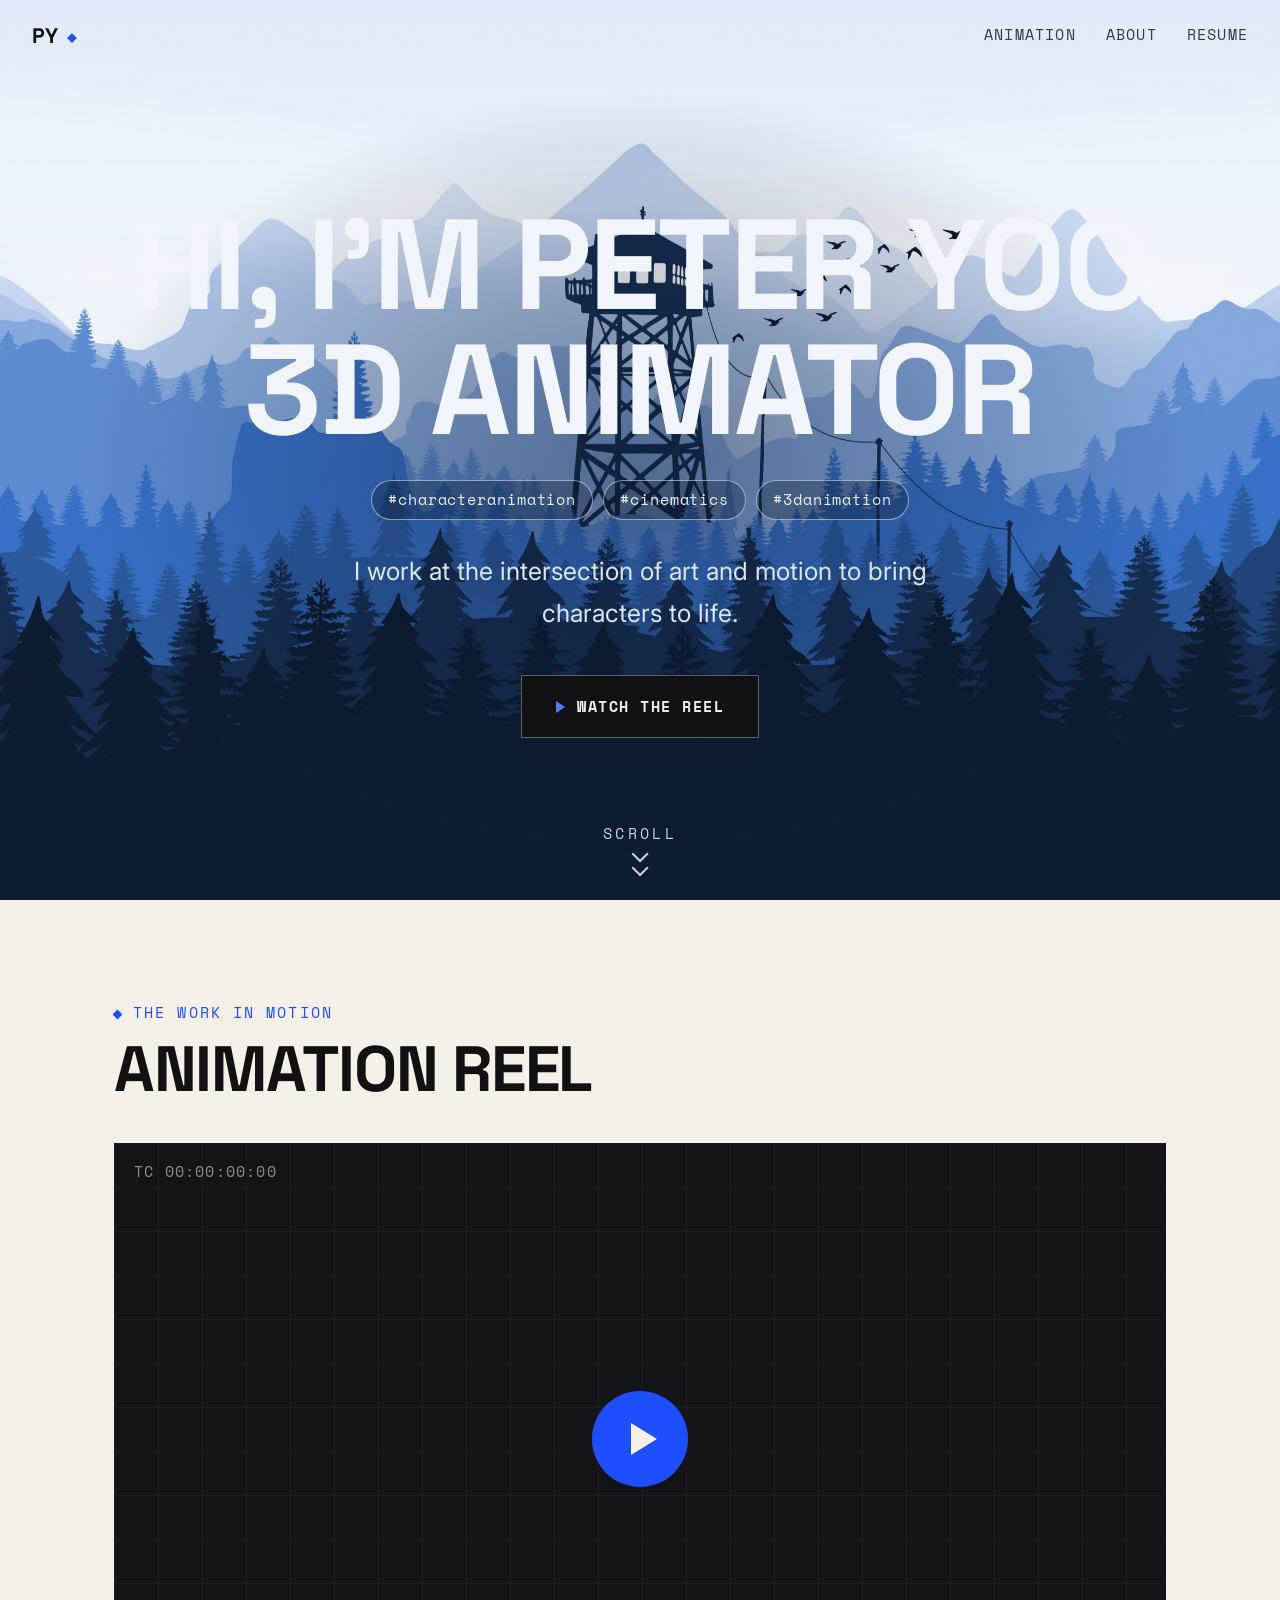
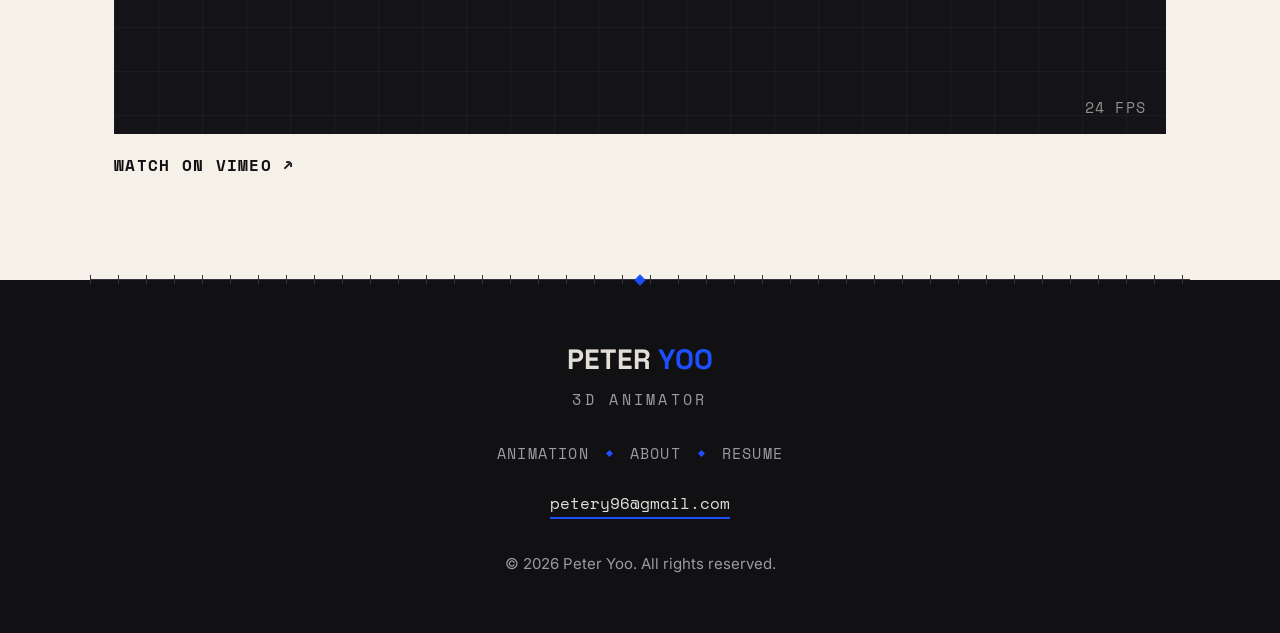
==== index.html @ 4fc26583 "Move hashtag chips below the title Co-Authored-By: Claude Fable 5 <noreply@anthropic.com>" ====
<!DOCTYPE html>
<html lang="en">
<head>
  <meta charset="UTF-8" />
  <meta name="viewport" content="width=device-width, initial-scale=1.0" />
  <title>Peter Yoo — 3D Animator</title>
  <link rel="preconnect" href="https://fonts.googleapis.com" />
  <link rel="preconnect" href="https://fonts.gstatic.com" crossorigin />
  <link href="https://fonts.googleapis.com/css2?family=Space+Grotesk:wght@400;500;700&family=Space+Mono:wght@400;700&family=Inter:wght@400;500;600&display=swap" rel="stylesheet" />
  <link rel="stylesheet" href="styles.css" />
</head>
<body>
  <header class="site-header">
    <a class="logo" href="#top">PY</a>
    <nav class="site-nav">
      <a href="#reel">Animation</a>
      <a href="about.html">About</a>
      <a href="#">Resume</a> <!-- TODO: point to resume link (PDF/Drive) -->
    </nav>
  </header>

  <main id="top">
    <!-- ============ HERO ============ -->
    <section class="hero">
      <div class="hero-bg" aria-hidden="true"></div>
      <div class="hero-inner">
        <h1 class="hero-title">
          <span class="line line-name">HI, I'M PETER YOO</span>
          <span class="line line-role">3D ANIMATOR</span>
        </h1>
        <p class="hero-tags">
          <span>#characteranimation</span>
          <span>#cinematics</span>
          <span>#3danimation</span>
        </p>
        <p class="hero-tagline">
          I work at the intersection of art and motion to bring characters to life.
        </p>
        <a class="cta" href="#reel">
          <span class="cta-play" aria-hidden="true"></span>
          <span class="cta-label">Watch the Reel</span>
        </a>
      </div>
      <a class="scroll-cue" href="#reel" aria-label="Scroll down to the reel">
        <span class="scroll-cue-label">Scroll</span>
        <span class="chev" aria-hidden="true"></span>
        <span class="chev" aria-hidden="true"></span>
      </a>
    </section>

    <!-- ============ REEL ============ -->
    <section id="reel" class="section">
      <p class="section-kicker">The Work in Motion</p>
      <h2 class="section-title">Animation Reel</h2>

      <a class="reel-card" href="https://vimeo.com/" target="_blank" rel="noopener">
        <div class="reel-frame" aria-hidden="true">
          <span class="tc tc-tl">TC 00:00:00:00</span>
          <span class="tc tc-br">24 FPS</span>
          <div class="reel-play">
            <span class="reel-play-triangle"></span>
          </div>
        </div>
        <div class="reel-meta">
          <span class="reel-label">Watch on Vimeo ↗</span>
        </div>
      </a>
    </section>
  </main>

  <footer class="site-footer">
    <div class="timeline timeline-dark" aria-hidden="true"></div>
    <p class="footer-name">Peter <span class="footer-name-accent">Yoo</span></p>
    <p class="footer-role">3D Animator</p>
    <nav class="footer-nav">
      <a href="#reel">Animation</a>
      <span class="footer-dot" aria-hidden="true"></span>
      <a href="about.html">About</a>
      <span class="footer-dot" aria-hidden="true"></span>
      <a href="#">Resume</a> <!-- TODO: point to resume link (PDF/Drive) -->
    </nav>
    <a class="footer-email" href="mailto:petery96@gmail.com">petery96@gmail.com</a>
    <p class="footer-copyright">&copy; 2026 Peter Yoo. All rights reserved.</p>
  </footer>

  <!-- Hero parallax: background drifts slower than the page on scroll,
       plus a gentle shift following the mouse -->
  <script>
    (function () {
      var bg = document.querySelector(".hero-bg");
      if (!bg) return;
      if (window.matchMedia("(prefers-reduced-motion: reduce)").matches) return;

      var mx = 0, my = 0, ticking = false;

      function apply() {
        ticking = false;
        var sy = Math.min(window.scrollY, window.innerHeight);
        bg.style.transform =
          "translate3d(" + mx + "px, " + (sy * 0.35 + my) + "px, 0)";
      }

      function request() {
        if (!ticking) {
          ticking = true;
          requestAnimationFrame(apply);
        }
      }

      window.addEventListener("scroll", request, { passive: true });
      window.addEventListener("mousemove", function (e) {
        mx = (e.clientX / window.innerWidth - 0.5) * -24;
        my = (e.clientY / window.innerHeight - 0.5) * -14;
        request();
      });
    })();
  </script>
  <!-- squash-and-stretch pop when the reel button is clicked -->
  <script>
    (function () {
      var cta = document.querySelector(".cta");
      if (!cta) return;
      cta.addEventListener("click", function () {
        cta.classList.remove("is-popping");
        void cta.offsetWidth; /* restart the animation */
        cta.classList.add("is-popping");
      });
    })();
  </script>

  <!-- header becomes solid only after scrolling -->
  <script>
    (function () {
      var h = document.querySelector(".site-header");
      if (!h) return;
      function update() {
        h.classList.toggle("is-scrolled", window.scrollY > 24);
      }
      window.addEventListener("scroll", update, { passive: true });
      update();
    })();
  </script>
</body>
</html>
---- styles.css ----
:root {
  --paper: #f5f1e8;
  --paper-deep: #ece6d8;
  --ink: #111114;
  --ink-soft: #3a3a40;
  --muted: #6b6b72;
  --line: #d8d1c0;
  --accent: #1e4fff;
  --accent-light: #4d7cff;
  --paper-on-ink: rgba(245, 241, 232, 0.92);
  --muted-on-ink: #9a9aa2;
  --max-width: 1100px;
  --display: "Space Grotesk", -apple-system, sans-serif;
  --mono: "Space Mono", ui-monospace, monospace;
  --body: "Inter", -apple-system, BlinkMacSystemFont, "Segoe UI", sans-serif;
  --spring: cubic-bezier(0.34, 1.56, 0.64, 1);
}

* {
  margin: 0;
  padding: 0;
  box-sizing: border-box;
}

html {
  scroll-behavior: smooth;
}

body {
  font-family: var(--body);
  font-size: 16px;
  line-height: 1.7;
  color: var(--ink);
  background: var(--paper);
}

::selection {
  background: var(--accent);
  color: var(--paper);
}

a {
  color: inherit;
}

/* ============ HEADER ============ */

.site-header {
  position: fixed;
  top: 0;
  left: 0;
  right: 0;
  z-index: 10;
  display: flex;
  align-items: center;
  justify-content: space-between;
  padding: 18px 32px;
  background: transparent;
  border-bottom: 1px solid transparent;
  transition: background 0.3s ease, border-color 0.3s ease;
}

/* solid bar only once the page is scrolled */
.site-header.is-scrolled {
  background: rgba(245, 241, 232, 0.85);
  backdrop-filter: blur(10px);
  -webkit-backdrop-filter: blur(10px);
  border-bottom-color: var(--line);
}

.logo {
  font-family: var(--display);
  font-weight: 700;
  font-size: 21px;
  letter-spacing: 0.02em;
  text-decoration: none;
  color: var(--ink);
}

.logo::after {
  content: "";
  display: inline-block;
  width: 7px;
  height: 7px;
  margin-left: 8px;
  background: var(--accent);
  transform: rotate(45deg) translateY(-2px);
}

.logo-accent {
  color: var(--ink);
}

.site-nav {
  display: flex;
  gap: 30px;
}

.site-nav a {
  font-family: var(--mono);
  font-size: 15px;
  letter-spacing: 0.08em;
  text-transform: uppercase;
  text-decoration: none;
  color: var(--ink-soft);
  padding-bottom: 3px;
  position: relative;
  transition: color 0.2s ease;
}

.site-nav a::after {
  content: "";
  position: absolute;
  left: 0;
  right: 100%;
  bottom: 0;
  height: 2px;
  background: var(--accent);
  transition: right 0.25s var(--spring);
}

.site-nav a:hover {
  color: var(--ink);
}

.site-nav a:hover::after {
  right: 0;
}

/* ============ HERO ============ */

.hero {
  position: relative;
  min-height: 100vh;
  display: flex;
  align-items: center;
  overflow: hidden;
  padding: 120px 0 80px;
}

/* firewatch mountain scene, oversized so parallax never shows an edge */
.hero-bg {
  position: absolute;
  inset: -14% -4%;
  background: url("assets/hero-bg.jpg") center / cover no-repeat;
  will-change: transform;
}

/* soft dark scrim behind the content for readability */
.hero::before {
  content: "";
  position: absolute;
  inset: 0;
  z-index: 1;
  background: radial-gradient(ellipse 62% 58% at 50% 52%, rgba(9, 20, 42, 0.42), transparent 72%);
  pointer-events: none;
}

/* subtle paper grain */
.hero::after {
  content: "";
  position: absolute;
  inset: 0;
  background-image: url("data:image/svg+xml,%3Csvg xmlns='http://www.w3.org/2000/svg' width='240' height='240'%3E%3Cfilter id='n'%3E%3CfeTurbulence type='fractalNoise' baseFrequency='0.9' numOctaves='2'/%3E%3C/filter%3E%3Crect width='100%25' height='100%25' filter='url(%23n)' opacity='0.5'/%3E%3C/svg%3E");
  opacity: 0.05;
  mix-blend-mode: multiply;
  pointer-events: none;
  z-index: 1;
}

.hero-inner {
  position: relative;
  z-index: 2;
  width: 100%;
  max-width: var(--max-width);
  margin: 0 auto;
  padding: 0 24px;
  text-align: center;
}

.hero-tags {
  display: flex;
  justify-content: center;
  flex-wrap: wrap;
  gap: 10px;
  font-family: var(--mono);
  font-size: 15px;
  letter-spacing: 0.06em;
  margin-bottom: 30px;
  opacity: 0;
  animation: rise 0.8s var(--spring) 0.3s forwards;
}

.hero-tags span {
  display: inline-block;
  padding: 6px 16px;
  border: 1px solid rgba(234, 241, 251, 0.55);
  border-radius: 999px;
  background: rgba(9, 20, 42, 0.3);
  color: #eaf1fb;
  transition: background 0.2s ease, color 0.2s ease;
}

.hero-tags span:hover {
  background: #eaf1fb;
  color: #12264d;
}

.hero-title {
  font-family: var(--display);
  font-weight: 700;
  font-size: clamp(54px, 10vw, 128px);
  line-height: 0.98;
  letter-spacing: -0.02em;
  text-transform: uppercase;
  margin-bottom: 28px;
}

.hero-title .line {
  display: block;
  opacity: 0;
  animation: rise 0.8s var(--spring) forwards;
}

.line-name {
  color: #f2f6fc;
  animation-delay: 0.05s;
}

.line-role {
  color: #f2f6fc;
  animation-delay: 0.18s;
}

@keyframes rise {
  from {
    opacity: 0;
    transform: translateY(30px);
  }
  to {
    opacity: 1;
    transform: translateY(0);
  }
}

.hero-tagline {
  font-size: clamp(20px, 2.3vw, 25px);
  color: #dbe6f5;
  max-width: 640px;
  margin: 0 auto 40px;
  opacity: 0;
  animation: rise 0.8s var(--spring) 0.42s forwards;
}

.cta {
  display: inline-flex;
  align-items: center;
  gap: 12px;
  font-family: var(--mono);
  font-size: 15px;
  font-weight: 700;
  letter-spacing: 0.1em;
  text-transform: uppercase;
  text-decoration: none;
  color: var(--paper);
  background: var(--ink);
  border: 1px solid rgba(234, 241, 251, 0.35);
  padding: 18px 34px;
  opacity: 0;
  animation: rise 0.8s var(--spring) 0.54s forwards;
  transition: transform 0.2s var(--spring), box-shadow 0.2s var(--spring);
}

.cta:hover {
  transform: translate(-3px, -3px);
  box-shadow: 6px 6px 0 var(--accent-light);
}

.cta-play {
  width: 0;
  height: 0;
  border-left: 9px solid var(--accent-light);
  border-top: 6px solid transparent;
  border-bottom: 6px solid transparent;
}

/* play triangle nudges forward while hovering */
.cta:hover .cta-play {
  animation: play-nudge 0.8s ease-in-out infinite;
}

@keyframes play-nudge {
  0%, 100% { transform: translateX(0); }
  50% { transform: translateX(5px); }
}

/* squash-and-stretch pop on click */
.cta.is-popping {
  animation: cta-pop 0.45s var(--spring);
}

@keyframes cta-pop {
  0% { transform: scale(1, 1); }
  30% { transform: scale(1.12, 0.86); }
  60% { transform: scale(0.94, 1.06); }
  100% { transform: scale(1, 1); }
}

/* scroll cue: there's more below */
.scroll-cue {
  position: absolute;
  z-index: 2;
  bottom: 26px;
  left: 50%;
  transform: translateX(-50%);
  display: flex;
  flex-direction: column;
  align-items: center;
  gap: 2px;
  text-decoration: none;
  font-family: var(--mono);
  font-size: 15px;
  letter-spacing: 0.22em;
  text-transform: uppercase;
  color: rgba(234, 241, 251, 0.85);
  transition: color 0.2s ease;
}

.scroll-cue:hover {
  color: #ffffff;
}

.scroll-cue-label {
  margin-bottom: 6px;
}

.scroll-cue .chev {
  width: 12px;
  height: 12px;
  border-right: 2px solid currentColor;
  border-bottom: 2px solid currentColor;
  transform: rotate(45deg);
  animation: chev-drop 1.6s ease-in-out infinite;
}

.scroll-cue .chev:nth-of-type(2) {
  margin-top: -6px;
  animation-delay: 0.18s;
}

@keyframes chev-drop {
  0%, 100% { opacity: 0.25; transform: rotate(45deg) translate(0, 0); }
  50% { opacity: 1; transform: rotate(45deg) translate(4px, 4px); }
}

/* ============ SECTIONS ============ */

.page-main {
  min-height: calc(100vh - 200px);
  padding-top: 110px;
}

.section {
  max-width: var(--max-width);
  margin: 0 auto;
  padding: 100px 24px;
}

.section-narrow {
  max-width: 760px;
}

.section-kicker {
  font-family: var(--mono);
  font-size: 15px;
  letter-spacing: 0.14em;
  text-transform: uppercase;
  color: var(--accent);
  margin-bottom: 10px;
}

.section-kicker::before {
  content: "";
  display: inline-block;
  width: 7px;
  height: 7px;
  background: var(--accent);
  transform: rotate(45deg);
  margin-right: 12px;
  vertical-align: middle;
}

.section-title {
  font-family: var(--display);
  font-weight: 700;
  font-size: clamp(36px, 6vw, 64px);
  letter-spacing: -0.02em;
  line-height: 1.05;
  text-transform: uppercase;
  margin-bottom: 40px;
}

/* ============ REEL ============ */

.reel-card {
  display: block;
  text-decoration: none;
  color: inherit;
}

.reel-frame {
  position: relative;
  aspect-ratio: 16 / 9;
  display: flex;
  align-items: center;
  justify-content: center;
  overflow: hidden;
  background:
    linear-gradient(rgba(255, 255, 255, 0.035) 1px, transparent 1px),
    linear-gradient(90deg, rgba(255, 255, 255, 0.035) 1px, transparent 1px),
    #141418;
  background-size: 44px 44px, 44px 44px, auto;
  transition: transform 0.25s var(--spring), box-shadow 0.25s var(--spring);
}

.reel-card:hover .reel-frame {
  transform: translate(-4px, -4px);
  box-shadow: 10px 10px 0 var(--accent);
}

.tc {
  position: absolute;
  font-family: var(--mono);
  font-size: 15px;
  letter-spacing: 0.08em;
  color: rgba(245, 241, 232, 0.55);
}

.tc-tl {
  top: 16px;
  left: 20px;
}

.tc-br {
  bottom: 14px;
  right: 20px;
}

.reel-play {
  width: 96px;
  height: 96px;
  border-radius: 50%;
  display: flex;
  align-items: center;
  justify-content: center;
  background: var(--accent);
  transition: transform 0.25s var(--spring);
}

.reel-card:hover .reel-play {
  transform: scale(1.12);
}

.reel-play-triangle {
  width: 0;
  height: 0;
  border-left: 26px solid var(--paper);
  border-top: 16px solid transparent;
  border-bottom: 16px solid transparent;
  margin-left: 7px;
}

.reel-meta {
  display: flex;
  align-items: baseline;
  justify-content: space-between;
  gap: 16px;
  flex-wrap: wrap;
  padding-top: 18px;
}

.reel-label {
  font-family: var(--mono);
  font-size: 16px;
  font-weight: 700;
  letter-spacing: 0.08em;
  text-transform: uppercase;
  color: var(--ink);
}

.reel-note {
  font-size: 15px;
  color: var(--muted);
}

/* ============ ABOUT / RESUME ============ */

.about-copy {
  font-size: 18px;
  color: var(--ink-soft);
  max-width: 620px;
}

.resume-note {
  font-size: 15px;
  color: var(--muted);
  margin: 14px 0 30px;
}

/* ============ TIMELINE DIVIDER ============ */

.timeline {
  position: relative;
  height: 14px;
}

.timeline::before {
  content: "";
  position: absolute;
  inset: 0;
  background:
    repeating-linear-gradient(90deg, var(--line) 0 1px, transparent 1px 28px) center / auto 9px repeat-x,
    linear-gradient(var(--line), var(--line)) center / auto 1px repeat-x;
}

.timeline::after {
  content: "";
  position: absolute;
  left: 50%;
  top: 50%;
  width: 8px;
  height: 8px;
  transform: translate(-50%, -50%) rotate(45deg);
  background: var(--accent);
}

.timeline-dark {
  --line: #33333b;
}

/* ============ FOOTER ============ */

.site-footer {
  text-align: center;
  padding: 0 24px 56px;
  background: var(--ink);
  color: var(--muted-on-ink);
  font-size: 15px;
}

.site-footer .timeline {
  max-width: var(--max-width);
  margin: 0 auto;
  padding: 0;
  transform: translateY(-7px);
}

.footer-name {
  font-family: var(--display);
  font-size: 28px;
  font-weight: 700;
  letter-spacing: 0.01em;
  text-transform: uppercase;
  color: var(--paper-on-ink);
  margin-top: 42px;
}

.footer-name-accent {
  color: var(--accent);
}

.footer-role {
  font-family: var(--mono);
  font-size: 15px;
  letter-spacing: 0.22em;
  text-transform: uppercase;
  margin: 4px 0 28px;
}

.footer-nav {
  display: flex;
  align-items: center;
  justify-content: center;
  flex-wrap: wrap;
  gap: 18px;
  margin-bottom: 24px;
}

.footer-nav a {
  font-family: var(--mono);
  font-size: 15px;
  letter-spacing: 0.08em;
  text-transform: uppercase;
  text-decoration: none;
  color: var(--muted-on-ink);
  transition: color 0.2s ease;
}

.footer-nav a:hover {
  color: var(--accent);
}

.footer-dot {
  width: 5px;
  height: 5px;
  background: var(--accent);
  transform: rotate(45deg);
}

.footer-email {
  display: inline-block;
  font-family: var(--mono);
  font-size: 16px;
  color: var(--paper-on-ink);
  text-decoration: none;
  border-bottom: 2px solid var(--accent);
  margin-bottom: 32px;
  transition: color 0.2s ease;
}

.footer-email:hover {
  color: var(--accent);
}

.footer-copyright {
  font-size: 15px;
}

/* ============ RESPONSIVE ============ */

@media (max-width: 640px) {
  .site-header {
    padding: 14px 20px;
  }

  .site-nav {
    gap: 16px;
  }

  .section {
    padding: 64px 20px;
  }
}

@media (prefers-reduced-motion: reduce) {
  .hero-title .line,
  .hero-tagline,
  .cta {
    animation-duration: 0.01s;
    animation-delay: 0s;
  }
}
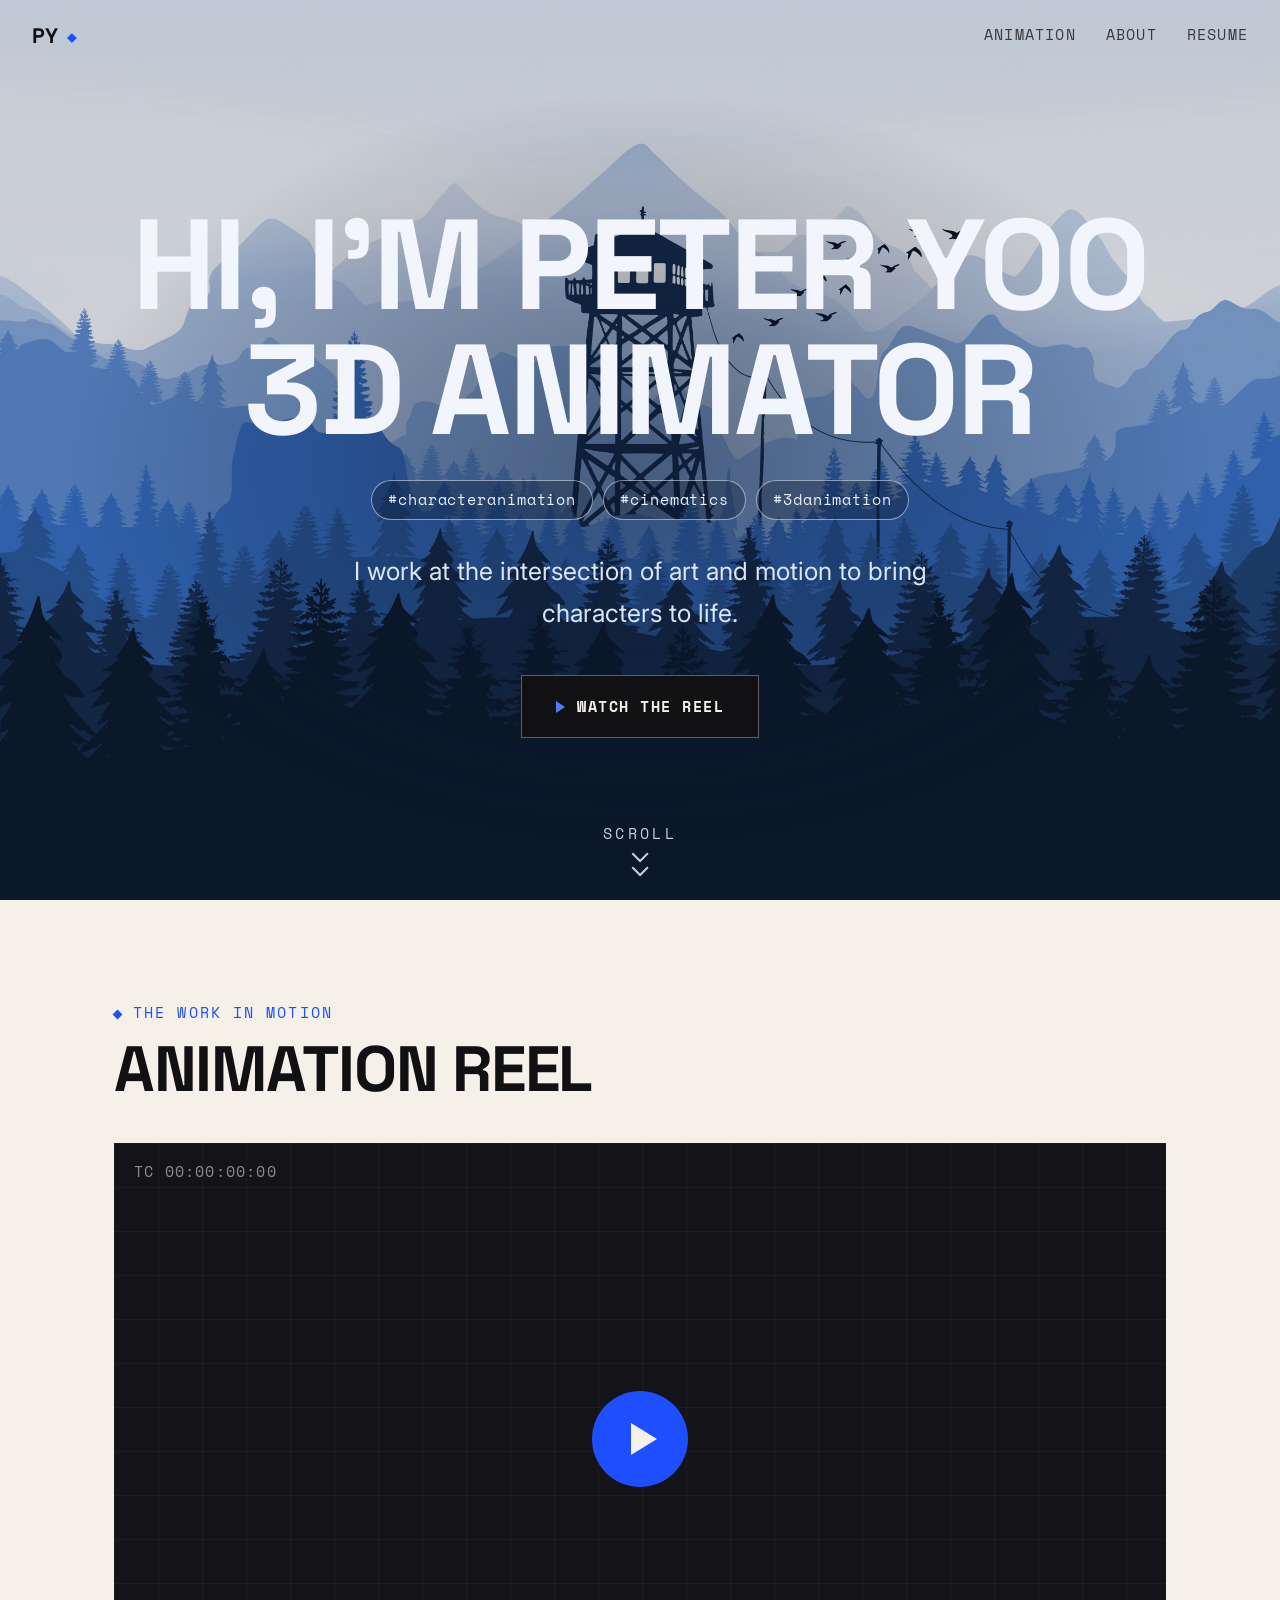
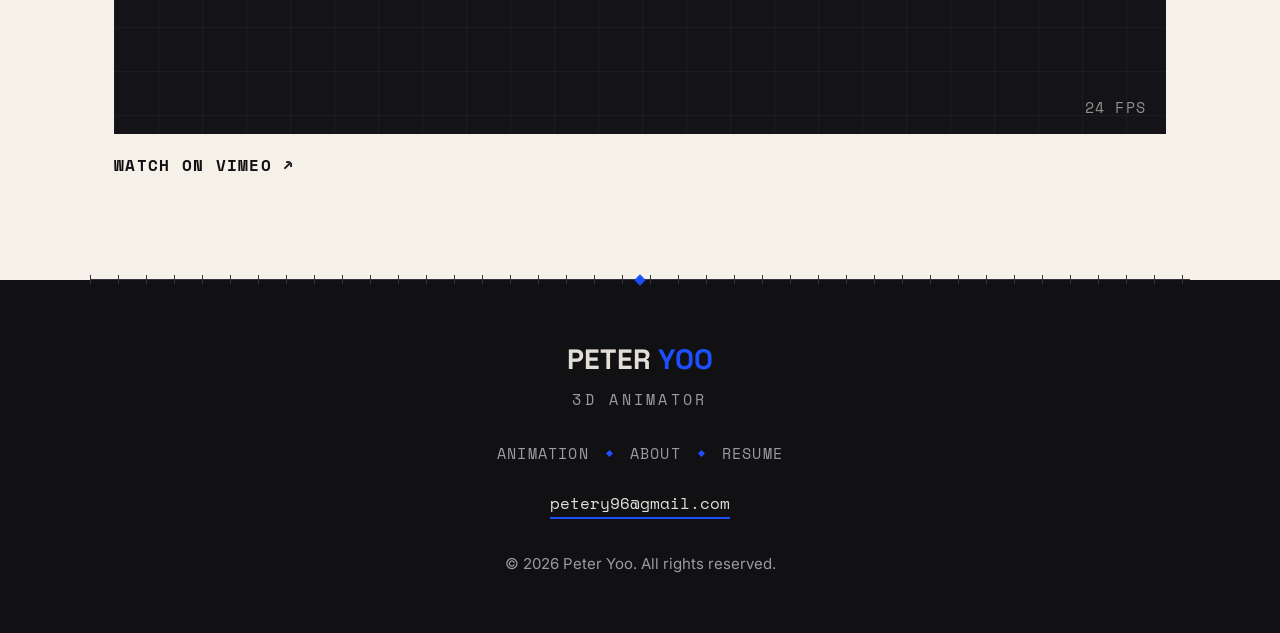
==== commit b6995dd5: "Mobile nav collapses into hamburger menu with dropdown panel Co-Authored-By: Claude Fable 5 <noreply" ====
--- a/index.html
+++ b/index.html
@@ -17,6 +17,11 @@
       <a href="about.html">About</a>
       <a href="#">Resume</a> <!-- TODO: point to resume link (PDF/Drive) -->
     </nav>
+    <button class="nav-toggle" aria-label="Menu" aria-expanded="false">
+      <span class="nav-toggle-bar"></span>
+      <span class="nav-toggle-bar"></span>
+      <span class="nav-toggle-bar"></span>
+    </button>
   </header>
 
   <main id="top">
@@ -140,5 +145,23 @@
       update();
     })();
   </script>
+  <!-- mobile hamburger menu -->
+  <script>
+    (function () {
+      var header = document.querySelector(".site-header");
+      var toggle = document.querySelector(".nav-toggle");
+      if (!header || !toggle) return;
+      toggle.addEventListener("click", function () {
+        var open = header.classList.toggle("nav-open");
+        toggle.setAttribute("aria-expanded", open ? "true" : "false");
+      });
+      header.querySelectorAll(".site-nav a").forEach(function (a) {
+        a.addEventListener("click", function () {
+          header.classList.remove("nav-open");
+          toggle.setAttribute("aria-expanded", "false");
+        });
+      });
+    })();
+  </script>
 </body>
 </html>
--- a/styles.css
+++ b/styles.css
@@ -127,11 +127,35 @@
   right: 0;
 }
 
+/* hamburger (mobile only) */
+.nav-toggle {
+  display: none;
+  flex-direction: column;
+  justify-content: center;
+  gap: 6px;
+  width: 40px;
+  height: 40px;
+  padding: 8px;
+  background: none;
+  border: none;
+  cursor: pointer;
+}
+
+.nav-toggle-bar {
+  display: block;
+  width: 24px;
+  height: 2px;
+  background: var(--ink);
+  transition: transform 0.25s var(--spring), opacity 0.2s ease;
+}
+
 /* ============ HERO ============ */
 
 .hero {
   position: relative;
   min-height: 100vh;
+  /* small viewport height: stable full-screen hero under mobile browser chrome */
+  min-height: 100svh;
   display: flex;
   align-items: center;
   overflow: hidden;
@@ -142,7 +166,9 @@
 .hero-bg {
   position: absolute;
   inset: -14% -4%;
-  background: url("assets/hero-bg.jpg") center / cover no-repeat;
+  background:
+    linear-gradient(rgba(0, 0, 0, 0.15), rgba(0, 0, 0, 0.15)),
+    url("assets/hero-bg.jpg") center / cover no-repeat;
   will-change: transform;
 }
 
@@ -628,17 +654,160 @@
 
 /* ============ RESPONSIVE ============ */
 
+/* tablet */
+@media (max-width: 1024px) {
+  .section {
+    padding: 84px 24px;
+  }
+
+  .hero-title {
+    font-size: clamp(48px, 10.5vw, 96px);
+  }
+
+  .reel-play {
+    width: 84px;
+    height: 84px;
+  }
+}
+
+/* mobile */
 @media (max-width: 640px) {
   .site-header {
     padding: 14px 20px;
   }
 
+  .logo {
+    font-size: 19px;
+  }
+
+  .nav-toggle {
+    display: flex;
+  }
+
   .site-nav {
-    gap: 16px;
+    display: none;
+  }
+
+  /* open menu: dropdown panel under the header bar */
+  .site-header.nav-open {
+    background: rgba(245, 241, 232, 0.97);
+    backdrop-filter: blur(10px);
+    -webkit-backdrop-filter: blur(10px);
+    border-bottom-color: var(--line);
+  }
+
+  .site-header.nav-open .site-nav {
+    display: flex;
+    position: absolute;
+    top: 100%;
+    left: 0;
+    right: 0;
+    flex-direction: column;
+    gap: 0;
+    background: rgba(245, 241, 232, 0.97);
+    backdrop-filter: blur(10px);
+    -webkit-backdrop-filter: blur(10px);
+    border-bottom: 1px solid var(--line);
+    padding: 6px 0 10px;
+  }
+
+  .site-header.nav-open .site-nav a {
+    padding: 13px 24px;
+  }
+
+  .site-header.nav-open .site-nav a::after {
+    display: none;
+  }
+
+  /* hamburger morphs into an X */
+  .site-header.nav-open .nav-toggle-bar:nth-child(1) {
+    transform: translateY(8px) rotate(45deg);
+  }
+
+  .site-header.nav-open .nav-toggle-bar:nth-child(2) {
+    opacity: 0;
+  }
+
+  .site-header.nav-open .nav-toggle-bar:nth-child(3) {
+    transform: translateY(-8px) rotate(-45deg);
+  }
+
+  .hero {
+    padding: 104px 0 88px;
+  }
+
+  .hero-inner {
+    padding: 0 20px;
+  }
+
+  .hero-title {
+    font-size: clamp(36px, 11.5vw, 52px);
+    line-height: 1.04;
+    margin-bottom: 22px;
+  }
+
+  .hero-tags {
+    gap: 8px;
+    margin-bottom: 24px;
+  }
+
+  .hero-tags span {
+    padding: 5px 12px;
+  }
+
+  .hero-tagline {
+    margin-bottom: 32px;
+  }
+
+  .cta {
+    padding: 16px 26px;
+  }
+
+  .scroll-cue {
+    bottom: 18px;
   }
 
   .section {
     padding: 64px 20px;
+  }
+
+  .section-title {
+    margin-bottom: 28px;
+  }
+
+  .reel-play {
+    width: 68px;
+    height: 68px;
+  }
+
+  .reel-play-triangle {
+    border-left-width: 18px;
+    border-top-width: 11px;
+    border-bottom-width: 11px;
+    margin-left: 5px;
+  }
+
+  .tc-tl {
+    top: 10px;
+    left: 12px;
+  }
+
+  .tc-br {
+    bottom: 8px;
+    right: 12px;
+  }
+
+  .reel-meta {
+    flex-direction: column;
+    gap: 4px;
+  }
+
+  .footer-name {
+    font-size: 24px;
+  }
+
+  .footer-nav {
+    gap: 12px;
   }
 }
 
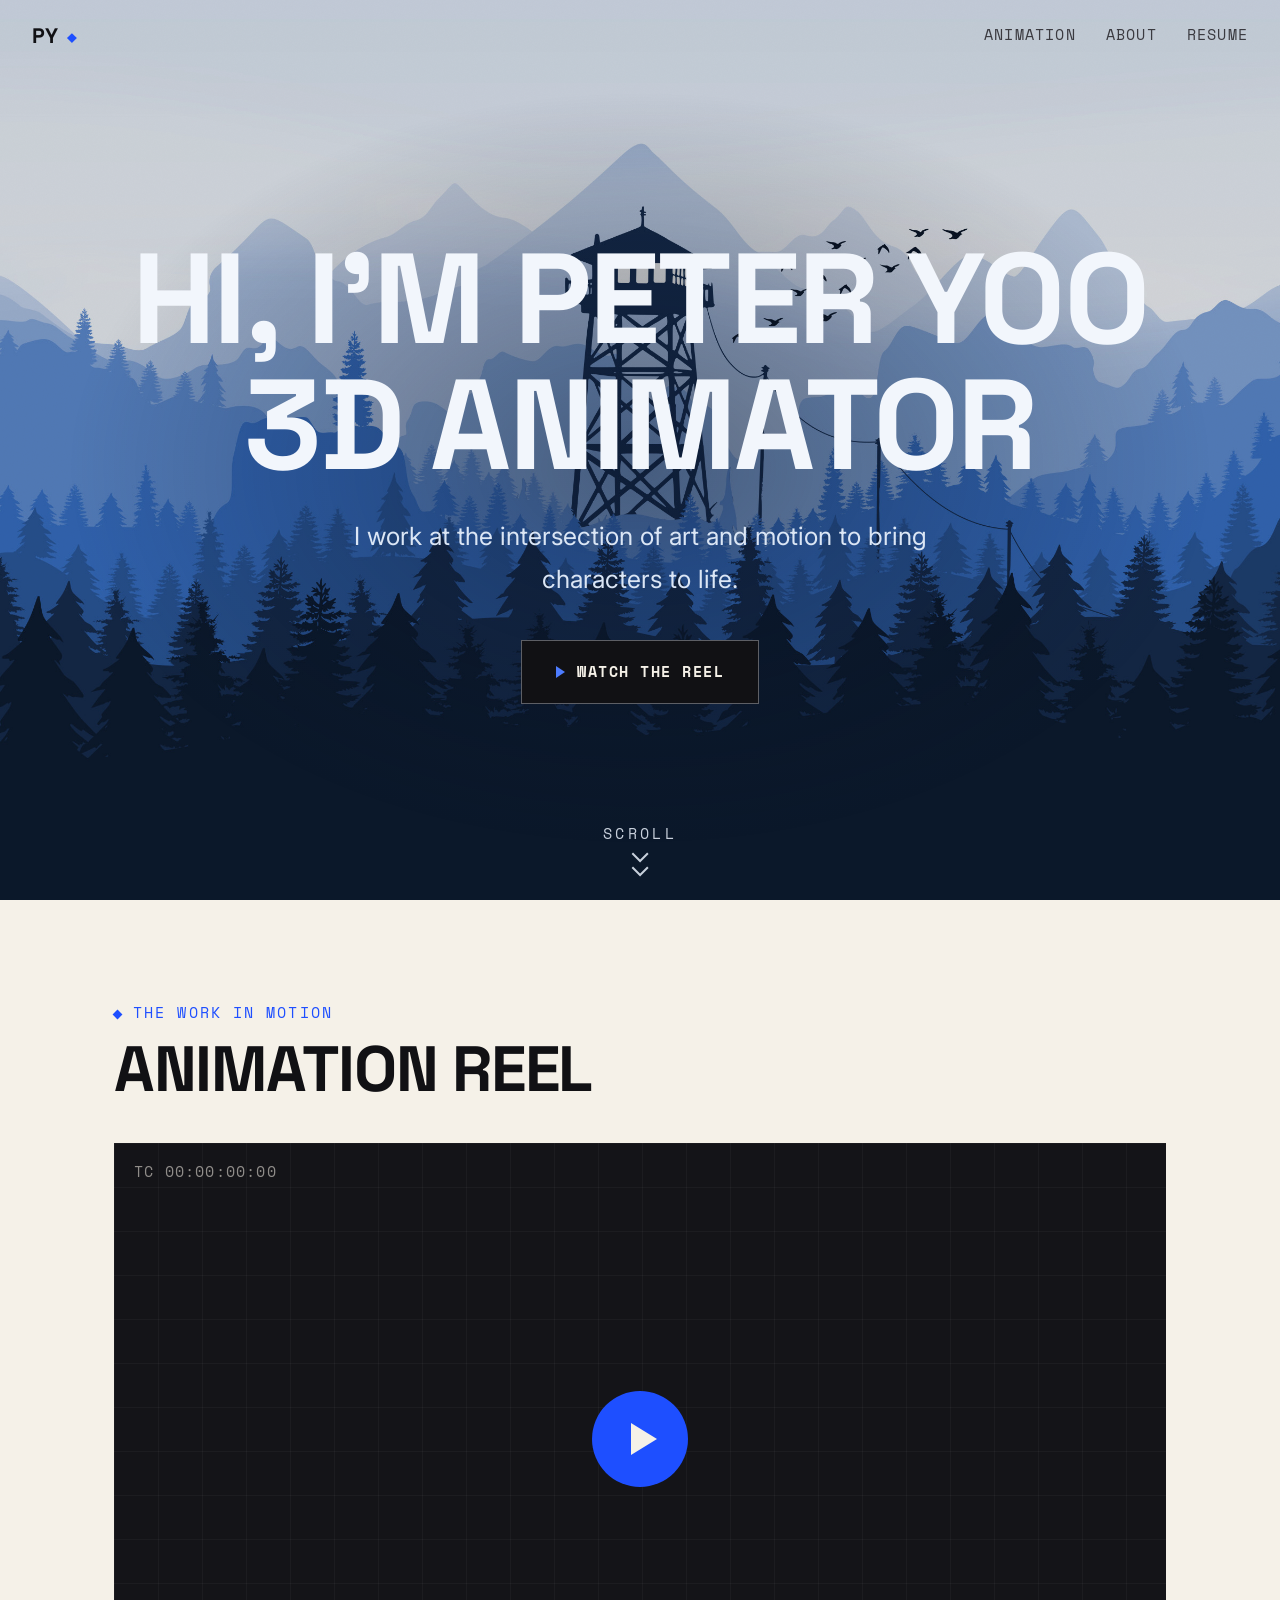
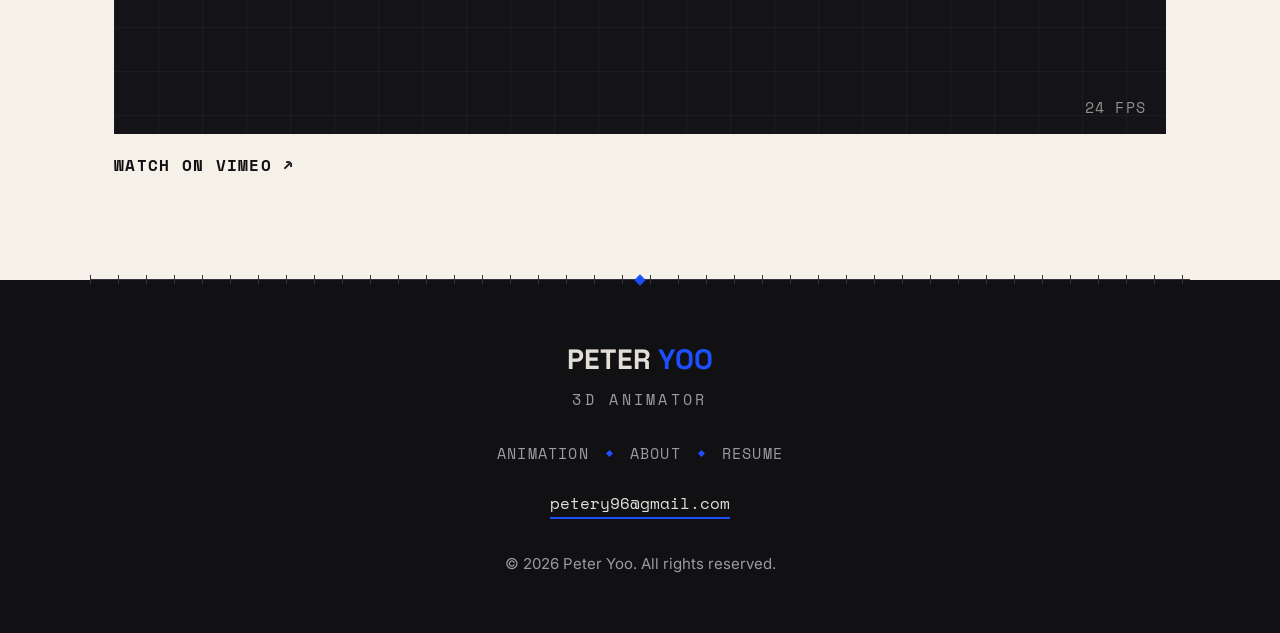
==== commit 4ccbb8fc: "Remove hashtag chips from hero Co-Authored-By: Claude Fable 5 <noreply@anthropic.com>" ====
--- a/index.html
+++ b/index.html
@@ -33,11 +33,6 @@
           <span class="line line-name">HI, I'M PETER YOO</span>
           <span class="line line-role">3D ANIMATOR</span>
         </h1>
-        <p class="hero-tags">
-          <span>#characteranimation</span>
-          <span>#cinematics</span>
-          <span>#3danimation</span>
-        </p>
         <p class="hero-tagline">
           I work at the intersection of art and motion to bring characters to life.
         </p>
@@ -153,11 +148,13 @@
       if (!header || !toggle) return;
       toggle.addEventListener("click", function () {
         var open = header.classList.toggle("nav-open");
+        document.body.classList.toggle("nav-locked", open);
         toggle.setAttribute("aria-expanded", open ? "true" : "false");
       });
       header.querySelectorAll(".site-nav a").forEach(function (a) {
         a.addEventListener("click", function () {
           header.classList.remove("nav-open");
+          document.body.classList.remove("nav-locked");
           toggle.setAttribute("aria-expanded", "false");
         });
       });
--- a/styles.css
+++ b/styles.css
@@ -204,34 +204,6 @@
   text-align: center;
 }
 
-.hero-tags {
-  display: flex;
-  justify-content: center;
-  flex-wrap: wrap;
-  gap: 10px;
-  font-family: var(--mono);
-  font-size: 15px;
-  letter-spacing: 0.06em;
-  margin-bottom: 30px;
-  opacity: 0;
-  animation: rise 0.8s var(--spring) 0.3s forwards;
-}
-
-.hero-tags span {
-  display: inline-block;
-  padding: 6px 16px;
-  border: 1px solid rgba(234, 241, 251, 0.55);
-  border-radius: 999px;
-  background: rgba(9, 20, 42, 0.3);
-  color: #eaf1fb;
-  transition: background 0.2s ease, color 0.2s ease;
-}
-
-.hero-tags span:hover {
-  background: #eaf1fb;
-  color: #12264d;
-}
-
 .hero-title {
   font-family: var(--display);
   font-weight: 700;
@@ -267,6 +239,16 @@
     opacity: 1;
     transform: translateY(0);
   }
+}
+
+@keyframes menu-fade {
+  from { opacity: 0; }
+  to { opacity: 1; }
+}
+
+/* no background scrolling while the mobile menu is open */
+body.nav-locked {
+  overflow: hidden;
 }
 
 .hero-tagline {
@@ -661,7 +643,7 @@
   }
 
   .hero-title {
-    font-size: clamp(48px, 10.5vw, 96px);
+    font-size: clamp(44px, 9vw, 96px);
   }
 
   .reel-play {
@@ -688,32 +670,49 @@
     display: none;
   }
 
-  /* open menu: dropdown panel under the header bar */
+  /* open menu: full-screen navy overlay with big centered links */
   .site-header.nav-open {
-    background: rgba(245, 241, 232, 0.97);
-    backdrop-filter: blur(10px);
-    -webkit-backdrop-filter: blur(10px);
-    border-bottom-color: var(--line);
+    background: transparent;
+    backdrop-filter: none;
+    -webkit-backdrop-filter: none;
+    border-bottom-color: transparent;
+  }
+
+  .site-header.nav-open .logo {
+    color: #f2f6fc;
+  }
+
+  .site-header.nav-open .nav-toggle-bar {
+    background: #f2f6fc;
   }
 
   .site-header.nav-open .site-nav {
     display: flex;
-    position: absolute;
-    top: 100%;
-    left: 0;
-    right: 0;
+    position: fixed;
+    inset: 0;
+    z-index: -1;
     flex-direction: column;
-    gap: 0;
-    background: rgba(245, 241, 232, 0.97);
-    backdrop-filter: blur(10px);
-    -webkit-backdrop-filter: blur(10px);
-    border-bottom: 1px solid var(--line);
-    padding: 6px 0 10px;
+    align-items: center;
+    justify-content: center;
+    gap: 14px;
+    background: linear-gradient(180deg, #0d1a36, #091124);
+    animation: menu-fade 0.25s ease both;
   }
 
   .site-header.nav-open .site-nav a {
-    padding: 13px 24px;
-  }
+    font-family: var(--display);
+    font-size: 34px;
+    font-weight: 700;
+    letter-spacing: 0.03em;
+    color: #f2f6fc;
+    padding: 10px 20px;
+    opacity: 0;
+    animation: rise 0.5s var(--spring) forwards;
+  }
+
+  .site-header.nav-open .site-nav a:nth-of-type(1) { animation-delay: 0.08s; }
+  .site-header.nav-open .site-nav a:nth-of-type(2) { animation-delay: 0.16s; }
+  .site-header.nav-open .site-nav a:nth-of-type(3) { animation-delay: 0.24s; }
 
   .site-header.nav-open .site-nav a::after {
     display: none;
@@ -741,18 +740,13 @@
   }
 
   .hero-title {
-    font-size: clamp(36px, 11.5vw, 52px);
-    line-height: 1.04;
+    font-size: clamp(26px, 8.4vw, 52px);
+    line-height: 1.08;
     margin-bottom: 22px;
   }
 
-  .hero-tags {
-    gap: 8px;
-    margin-bottom: 24px;
-  }
-
-  .hero-tags span {
-    padding: 5px 12px;
+  .hero-title .line {
+    white-space: nowrap;
   }
 
   .hero-tagline {
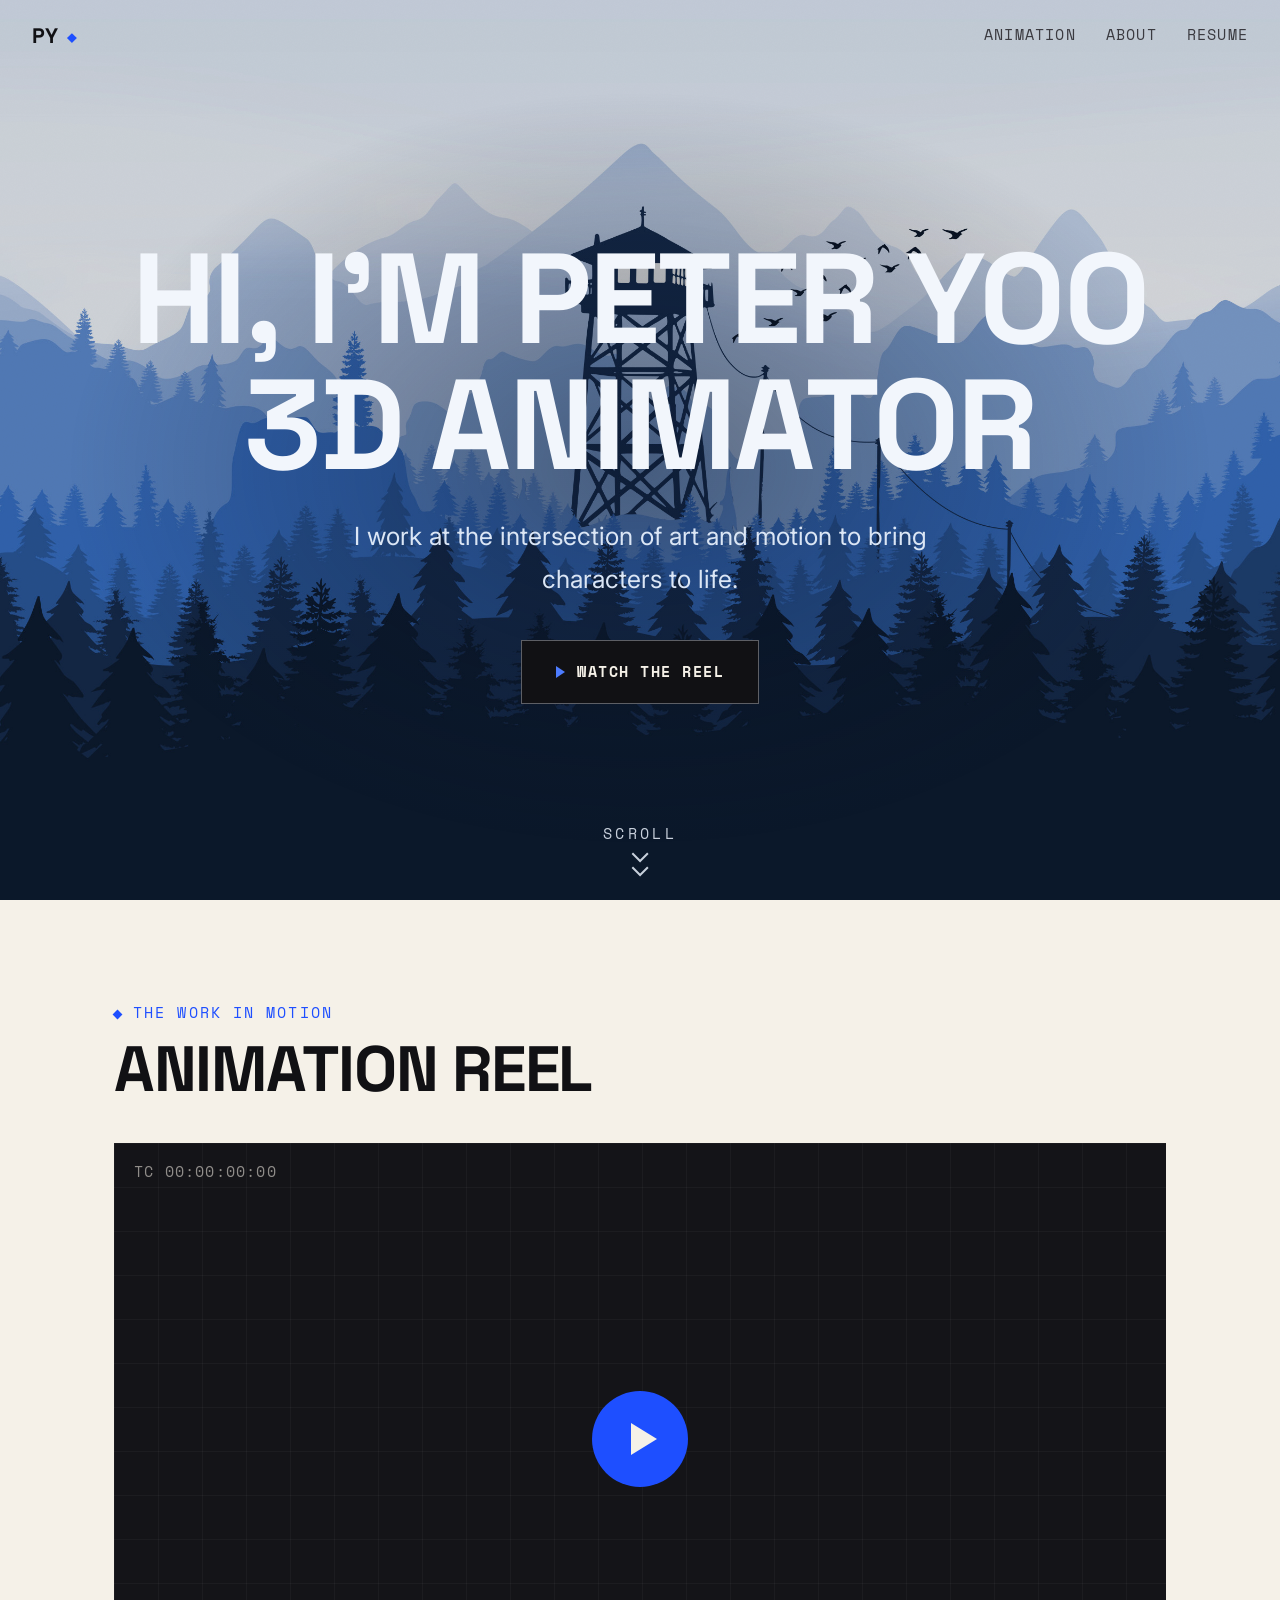
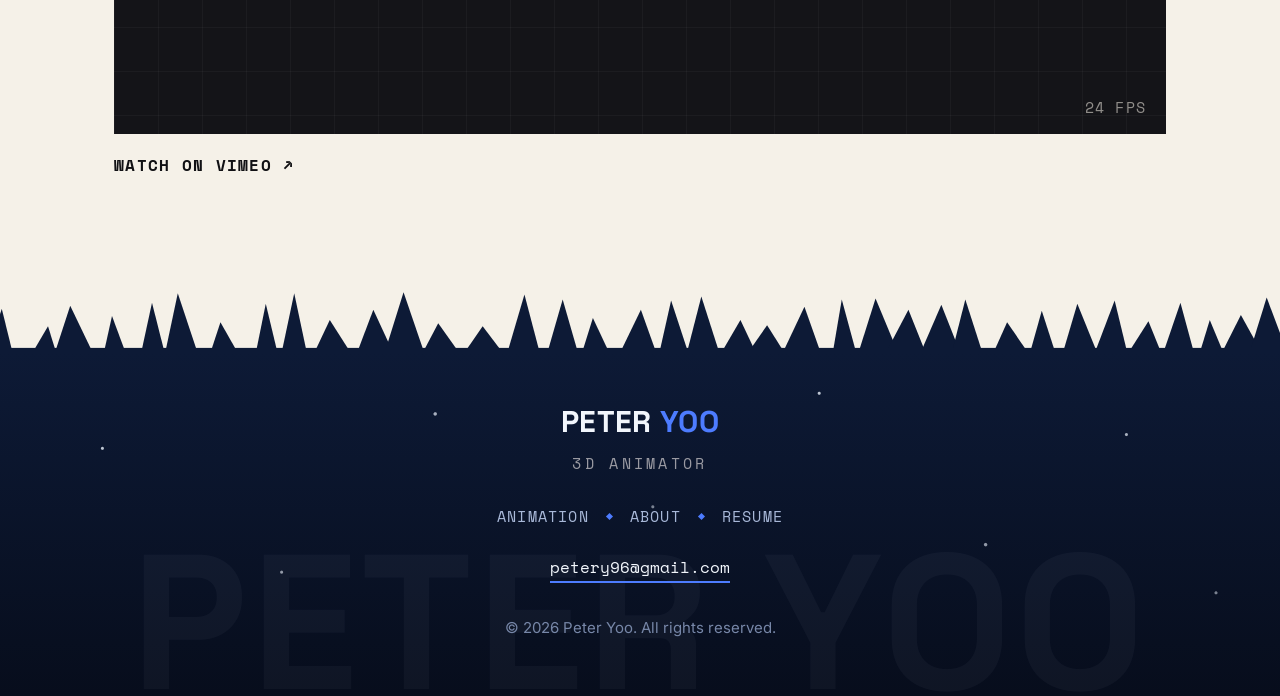
==== commit b471edbe: "Night-scene footer: pine treeline horizon, starfield, ghost name Co-Authored-By: Claude Fable 5 <nor" ====
--- a/index.html
+++ b/index.html
@@ -69,7 +69,12 @@
   </main>
 
   <footer class="site-footer">
-    <div class="timeline timeline-dark" aria-hidden="true"></div>
+    <svg class="footer-treeline" viewBox="0 0 1440 70" preserveAspectRatio="none" aria-hidden="true">
+      <polygon points="-14,70 2,28 14,70"/><polygon points="37,70 54,45 63,70"/><polygon points="62,70 79,25 104,70"/><polygon points="117,70 126,35 141,70"/><polygon points="159,70 171,22 185,70"/><polygon points="186,70 200,13 222,70"/><polygon points="237,70 248,41 267,70"/><polygon points="288,70 299,23 312,70"/><polygon points="317,70 331,13 345,70"/><polygon points="354,70 371,39 394,70"/><polygon points="402,70 420,29 442,70"/><polygon points="433,70 454,12 477,70"/><polygon points="476,70 493,42 516,70"/><polygon points="523,70 543,45 565,70"/><polygon points="571,70 590,14 607,70"/><polygon points="616,70 633,19 650,70"/><polygon points="655,70 667,37 685,70"/><polygon points="698,70 721,29 738,70"/><polygon points="742,70 755,20 774,70"/><polygon points="773,70 789,16 809,70"/><polygon points="812,70 833,39 850,70"/><polygon points="842,70 863,44 882,70"/><polygon points="881,70 905,26 923,70"/><polygon points="937,70 947,19 963,70"/><polygon points="966,70 985,18 1010,70"/><polygon points="997,70 1022,29 1041,70"/><polygon points="1036,70 1059,24 1080,70"/><polygon points="1071,70 1086,19 1105,70"/><polygon points="1118,70 1133,41 1156,70"/><polygon points="1159,70 1172,30 1187,70"/><polygon points="1196,70 1212,23 1234,70"/><polygon points="1232,70 1254,20 1268,70"/><polygon points="1270,70 1292,40 1306,70"/><polygon points="1309,70 1328,22 1343,70"/><polygon points="1350,70 1361,39 1376,70"/><polygon points="1375,70 1396,34 1419,70"/><polygon points="1406,70 1425,17 1448,70"/><polygon points="1453,70 1463,30 1477,70"/>
+      <rect y="66" width="1440" height="4"/>
+    </svg>
+    <div class="footer-body">
+      <div class="footer-ghost" aria-hidden="true">PETER YOO</div>
     <p class="footer-name">Peter <span class="footer-name-accent">Yoo</span></p>
     <p class="footer-role">3D Animator</p>
     <nav class="footer-nav">
@@ -81,6 +86,7 @@
     </nav>
     <a class="footer-email" href="mailto:petery96@gmail.com">petery96@gmail.com</a>
     <p class="footer-copyright">&copy; 2026 Peter Yoo. All rights reserved.</p>
+    </div>
   </footer>
 
   <!-- Hero parallax: background drifts slower than the page on scroll,
--- a/styles.css
+++ b/styles.css
@@ -550,31 +550,83 @@
 
 .site-footer {
   text-align: center;
-  padding: 0 24px 56px;
-  background: var(--ink);
+  font-size: 15px;
+  background: var(--paper);
+}
+
+/* pine horizon where the paper page ends and night begins */
+.footer-treeline {
+  display: block;
+  width: 100%;
+  height: 72px;
+  fill: #0d1a36;
+}
+
+.footer-body {
+  position: relative;
+  overflow: hidden;
+  padding: 44px 24px 56px;
+  background: linear-gradient(180deg, #0d1a36 0%, #070d1c 100%);
   color: var(--muted-on-ink);
-  font-size: 15px;
-}
-
-.site-footer .timeline {
-  max-width: var(--max-width);
-  margin: 0 auto;
-  padding: 0;
-  transform: translateY(-7px);
+}
+
+/* keep the content above the ghost name */
+.footer-body > :not(.footer-ghost) {
+  position: relative;
+  z-index: 1;
+}
+
+/* faint twinkling stars */
+.footer-body::before {
+  content: "";
+  position: absolute;
+  inset: 0;
+  background-image:
+    radial-gradient(circle at 8% 28%, rgba(234, 241, 251, 0.8) 1px, transparent 2px),
+    radial-gradient(circle at 22% 64%, rgba(234, 241, 251, 0.6) 1px, transparent 2px),
+    radial-gradient(circle at 34% 18%, rgba(234, 241, 251, 0.7) 1.2px, transparent 2.2px),
+    radial-gradient(circle at 51% 45%, rgba(234, 241, 251, 0.5) 1px, transparent 2px),
+    radial-gradient(circle at 64% 12%, rgba(234, 241, 251, 0.8) 1px, transparent 2px),
+    radial-gradient(circle at 77% 56%, rgba(234, 241, 251, 0.6) 1.2px, transparent 2.2px),
+    radial-gradient(circle at 88% 24%, rgba(234, 241, 251, 0.7) 1px, transparent 2px),
+    radial-gradient(circle at 95% 70%, rgba(234, 241, 251, 0.5) 1px, transparent 2px);
+  animation: twinkle 4.5s ease-in-out infinite alternate;
+  pointer-events: none;
+}
+
+@keyframes twinkle {
+  from { opacity: 0.35; }
+  to { opacity: 0.9; }
+}
+
+/* giant ghosted name behind everything */
+.footer-ghost {
+  position: absolute;
+  left: 0;
+  right: 0;
+  bottom: -0.12em;
+  font-family: var(--display);
+  font-weight: 700;
+  font-size: clamp(72px, 15vw, 210px);
+  line-height: 1;
+  letter-spacing: 0.02em;
+  white-space: nowrap;
+  color: rgba(234, 241, 251, 0.04);
+  pointer-events: none;
+  user-select: none;
 }
 
 .footer-name {
   font-family: var(--display);
-  font-size: 28px;
+  font-size: 30px;
   font-weight: 700;
   letter-spacing: 0.01em;
   text-transform: uppercase;
-  color: var(--paper-on-ink);
-  margin-top: 42px;
+  color: #f2f6fc;
 }
 
 .footer-name-accent {
-  color: var(--accent);
+  color: var(--accent-light);
 }
 
 .footer-role {
@@ -600,18 +652,18 @@
   letter-spacing: 0.08em;
   text-transform: uppercase;
   text-decoration: none;
-  color: var(--muted-on-ink);
+  color: #a8b8d8;
   transition: color 0.2s ease;
 }
 
 .footer-nav a:hover {
-  color: var(--accent);
+  color: #f2f6fc;
 }
 
 .footer-dot {
   width: 5px;
   height: 5px;
-  background: var(--accent);
+  background: var(--accent-light);
   transform: rotate(45deg);
 }
 
@@ -619,19 +671,20 @@
   display: inline-block;
   font-family: var(--mono);
   font-size: 16px;
-  color: var(--paper-on-ink);
+  color: #f2f6fc;
   text-decoration: none;
-  border-bottom: 2px solid var(--accent);
+  border-bottom: 2px solid var(--accent-light);
   margin-bottom: 32px;
   transition: color 0.2s ease;
 }
 
 .footer-email:hover {
-  color: var(--accent);
+  color: var(--accent-light);
 }
 
 .footer-copyright {
   font-size: 15px;
+  color: #7787a8;
 }
 
 /* ============ RESPONSIVE ============ */
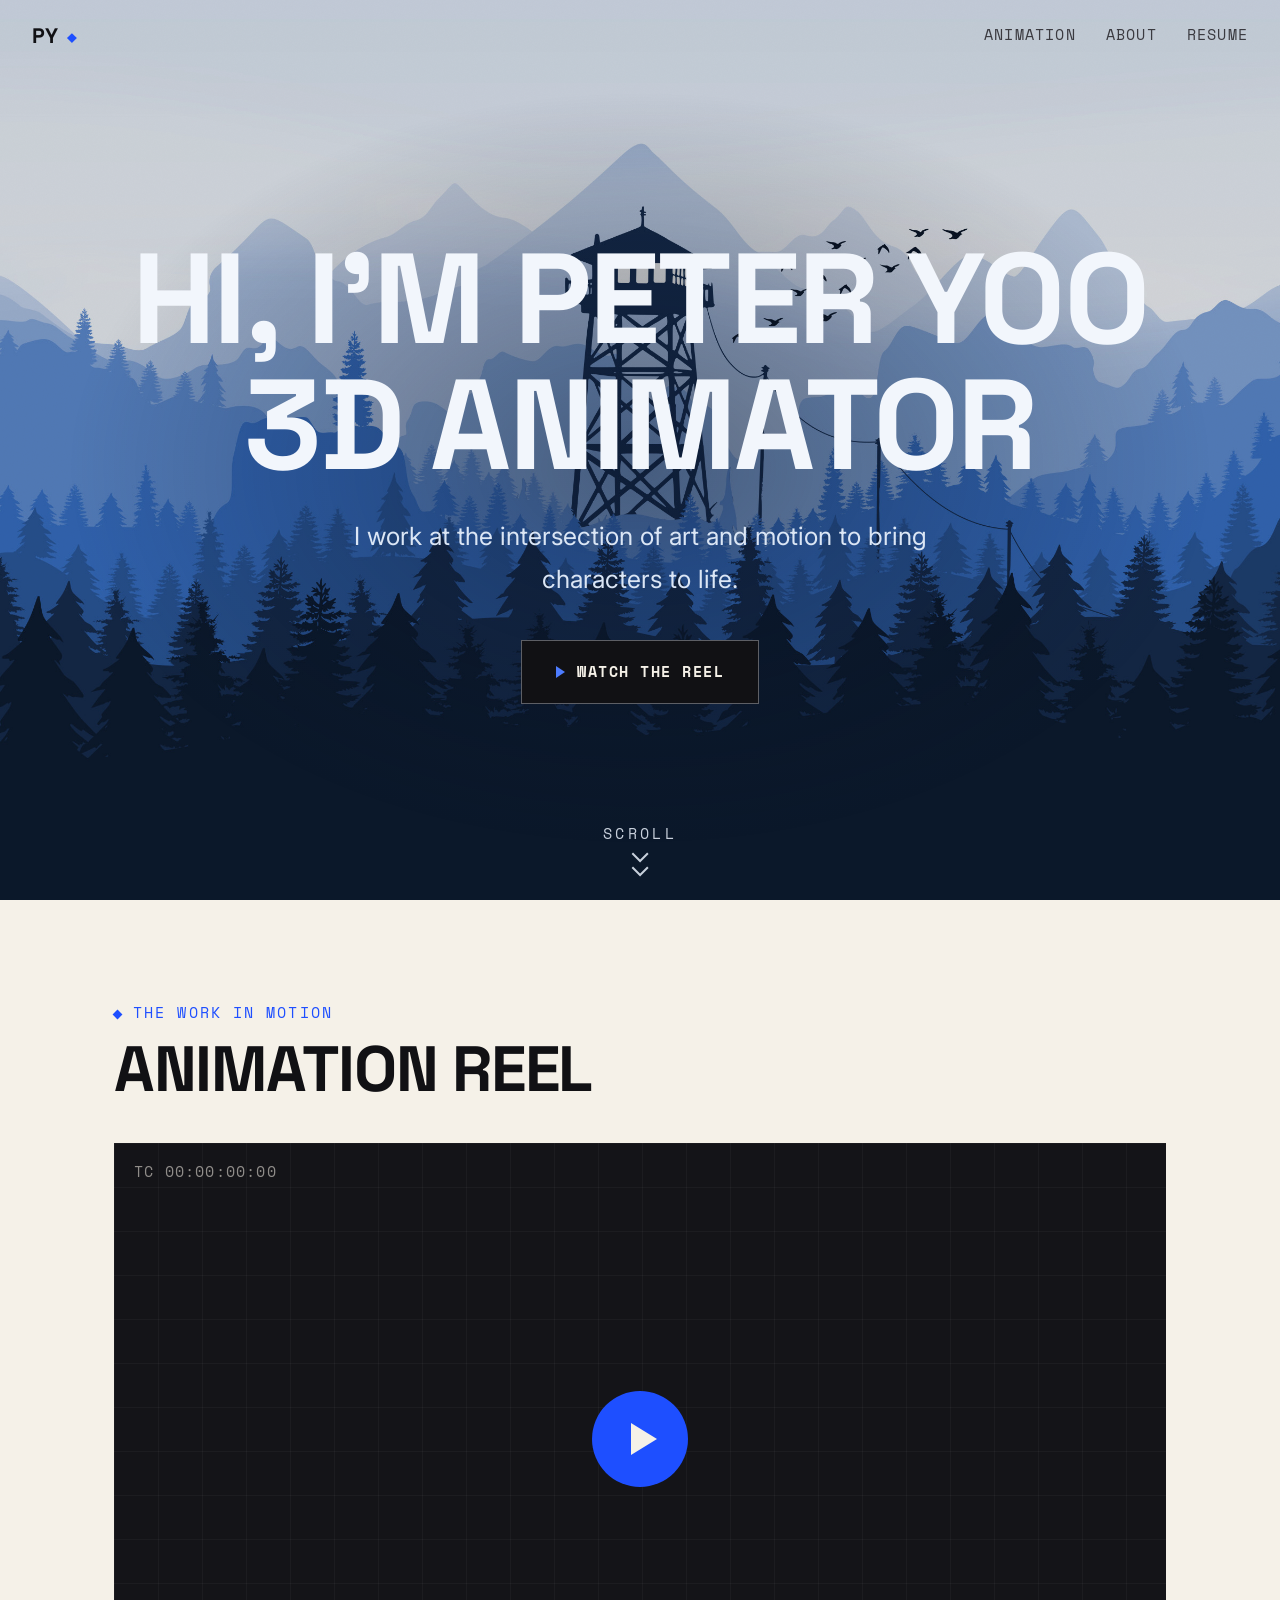
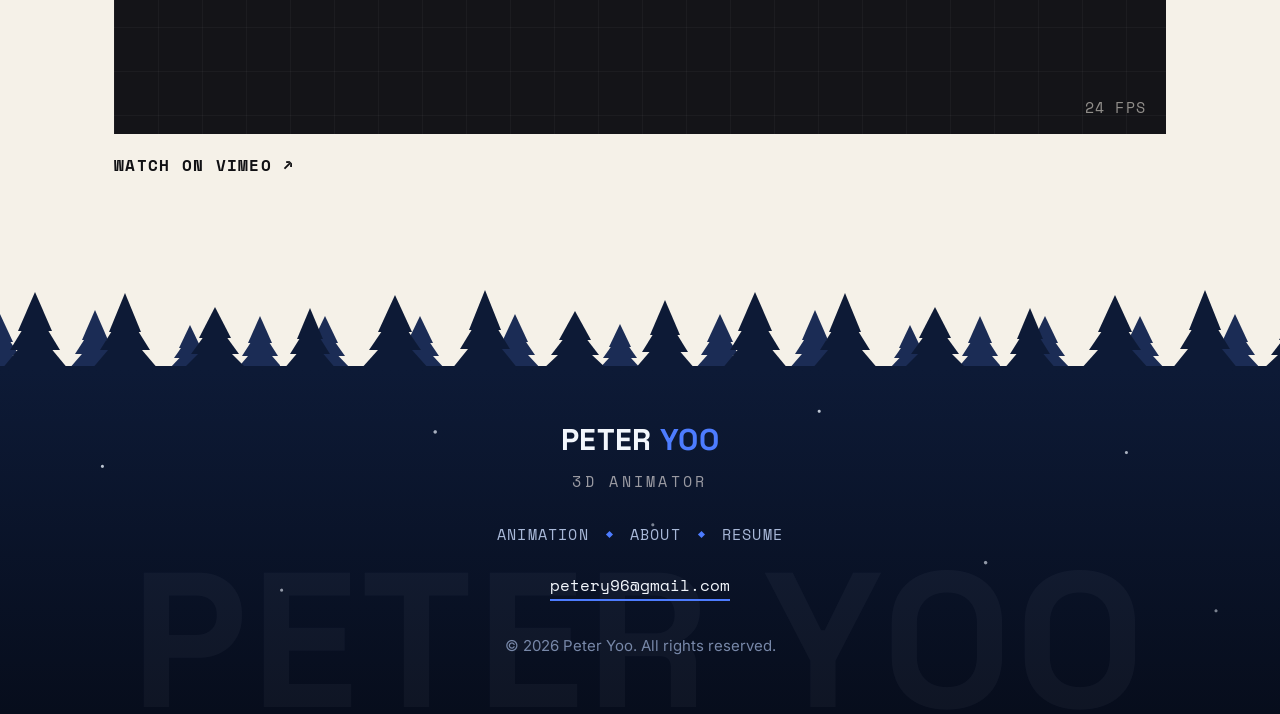
==== commit 515f912e: "Real layered pine treeline (tiled, two depths) replacing sawtooth triangles Co-Authored-By: Claude F" ====
--- a/index.html
+++ b/index.html
@@ -69,10 +69,7 @@
   </main>
 
   <footer class="site-footer">
-    <svg class="footer-treeline" viewBox="0 0 1440 70" preserveAspectRatio="none" aria-hidden="true">
-      <polygon points="-14,70 2,28 14,70"/><polygon points="37,70 54,45 63,70"/><polygon points="62,70 79,25 104,70"/><polygon points="117,70 126,35 141,70"/><polygon points="159,70 171,22 185,70"/><polygon points="186,70 200,13 222,70"/><polygon points="237,70 248,41 267,70"/><polygon points="288,70 299,23 312,70"/><polygon points="317,70 331,13 345,70"/><polygon points="354,70 371,39 394,70"/><polygon points="402,70 420,29 442,70"/><polygon points="433,70 454,12 477,70"/><polygon points="476,70 493,42 516,70"/><polygon points="523,70 543,45 565,70"/><polygon points="571,70 590,14 607,70"/><polygon points="616,70 633,19 650,70"/><polygon points="655,70 667,37 685,70"/><polygon points="698,70 721,29 738,70"/><polygon points="742,70 755,20 774,70"/><polygon points="773,70 789,16 809,70"/><polygon points="812,70 833,39 850,70"/><polygon points="842,70 863,44 882,70"/><polygon points="881,70 905,26 923,70"/><polygon points="937,70 947,19 963,70"/><polygon points="966,70 985,18 1010,70"/><polygon points="997,70 1022,29 1041,70"/><polygon points="1036,70 1059,24 1080,70"/><polygon points="1071,70 1086,19 1105,70"/><polygon points="1118,70 1133,41 1156,70"/><polygon points="1159,70 1172,30 1187,70"/><polygon points="1196,70 1212,23 1234,70"/><polygon points="1232,70 1254,20 1268,70"/><polygon points="1270,70 1292,40 1306,70"/><polygon points="1309,70 1328,22 1343,70"/><polygon points="1350,70 1361,39 1376,70"/><polygon points="1375,70 1396,34 1419,70"/><polygon points="1406,70 1425,17 1448,70"/><polygon points="1453,70 1463,30 1477,70"/>
-      <rect y="66" width="1440" height="4"/>
-    </svg>
+    <div class="footer-treeline" aria-hidden="true"></div>
     <div class="footer-body">
       <div class="footer-ghost" aria-hidden="true">PETER YOO</div>
     <p class="footer-name">Peter <span class="footer-name-accent">Yoo</span></p>
--- a/styles.css
+++ b/styles.css
@@ -557,9 +557,12 @@
 /* pine horizon where the paper page ends and night begins */
 .footer-treeline {
   display: block;
-  width: 100%;
-  height: 72px;
-  fill: #0d1a36;
+  height: 90px;
+  background-color: var(--paper);
+  background-image: url("data:image/svg+xml,%3Csvg%20xmlns%3D%22http%3A%2F%2Fwww.w3.org%2F2000%2Fsvg%22%20viewBox%3D%220%200%20720%2090%22%3E%3Cpolygon%20fill%3D%22%231b2c55%22%20points%3D%2245%2C36%2032%2C63%2058%2C63%22%2F%3E%3Cpolygon%20fill%3D%22%231b2c55%22%20points%3D%2245%2C48%2025%2C76%2065%2C76%22%2F%3E%3Cpolygon%20fill%3D%22%231b2c55%22%20points%3D%2245%2C62%2018%2C90%2072%2C90%22%2F%3E%3Crect%20fill%3D%22%231b2c55%22%20x%3D%2243%22%20y%3D%2285%22%20width%3D%224%22%20height%3D%225%22%2F%3E%3Cpolygon%20fill%3D%22%231b2c55%22%20points%3D%22140%2C36%20127%2C63%20153%2C63%22%2F%3E%3Cpolygon%20fill%3D%22%231b2c55%22%20points%3D%22140%2C48%20121%2C76%20159%2C76%22%2F%3E%3Cpolygon%20fill%3D%22%231b2c55%22%20points%3D%22140%2C62%20114%2C90%20166%2C90%22%2F%3E%3Crect%20fill%3D%22%231b2c55%22%20x%3D%22138%22%20y%3D%2285%22%20width%3D%224%22%20height%3D%225%22%2F%3E%3Cpolygon%20fill%3D%22%231b2c55%22%20points%3D%22235%2C34%20222%2C62%20248%2C62%22%2F%3E%3Cpolygon%20fill%3D%22%231b2c55%22%20points%3D%22235%2C46%20215%2C75%20255%2C75%22%2F%3E%3Cpolygon%20fill%3D%22%231b2c55%22%20points%3D%22235%2C61%20208%2C90%20262%2C90%22%2F%3E%3Crect%20fill%3D%22%231b2c55%22%20x%3D%22233%22%20y%3D%2284%22%20width%3D%224%22%20height%3D%226%22%2F%3E%3Cpolygon%20fill%3D%22%231b2c55%22%20points%3D%22340%2C44%20329%2C67%20351%2C67%22%2F%3E%3Cpolygon%20fill%3D%22%231b2c55%22%20points%3D%22340%2C54%20323%2C78%20357%2C78%22%2F%3E%3Cpolygon%20fill%3D%22%231b2c55%22%20points%3D%22340%2C66%20318%2C90%20362%2C90%22%2F%3E%3Crect%20fill%3D%22%231b2c55%22%20x%3D%22338%22%20y%3D%2285%22%20width%3D%224%22%20height%3D%225%22%2F%3E%3Cpolygon%20fill%3D%22%231b2c55%22%20points%3D%22440%2C34%20427%2C62%20453%2C62%22%2F%3E%3Cpolygon%20fill%3D%22%231b2c55%22%20points%3D%22440%2C46%20421%2C75%20459%2C75%22%2F%3E%3Cpolygon%20fill%3D%22%231b2c55%22%20points%3D%22440%2C61%20414%2C90%20466%2C90%22%2F%3E%3Crect%20fill%3D%22%231b2c55%22%20x%3D%22438%22%20y%3D%2284%22%20width%3D%224%22%20height%3D%226%22%2F%3E%3Cpolygon%20fill%3D%22%231b2c55%22%20points%3D%22535%2C30%20522%2C60%20548%2C60%22%2F%3E%3Cpolygon%20fill%3D%22%231b2c55%22%20points%3D%22535%2C43%20515%2C74%20555%2C74%22%2F%3E%3Cpolygon%20fill%3D%22%231b2c55%22%20points%3D%22535%2C59%20508%2C90%20562%2C90%22%2F%3E%3Crect%20fill%3D%22%231b2c55%22%20x%3D%22533%22%20y%3D%2284%22%20width%3D%224%22%20height%3D%226%22%2F%3E%3Cpolygon%20fill%3D%22%231b2c55%22%20points%3D%22630%2C45%20619%2C68%20641%2C68%22%2F%3E%3Cpolygon%20fill%3D%22%231b2c55%22%20points%3D%22630%2C55%20614%2C78%20646%2C78%22%2F%3E%3Cpolygon%20fill%3D%22%231b2c55%22%20points%3D%22630%2C67%20608%2C90%20652%2C90%22%2F%3E%3Crect%20fill%3D%22%231b2c55%22%20x%3D%22628%22%20y%3D%2286%22%20width%3D%224%22%20height%3D%224%22%2F%3E%3Cpolygon%20fill%3D%22%231b2c55%22%20points%3D%22700%2C36%20688%2C63%20712%2C63%22%2F%3E%3Cpolygon%20fill%3D%22%231b2c55%22%20points%3D%22700%2C48%20682%2C76%20718%2C76%22%2F%3E%3Cpolygon%20fill%3D%22%231b2c55%22%20points%3D%22700%2C62%20676%2C90%20724%2C90%22%2F%3E%3Crect%20fill%3D%22%231b2c55%22%20x%3D%22698%22%20y%3D%2285%22%20width%3D%224%22%20height%3D%225%22%2F%3E%3Cpolygon%20fill%3D%22%230d1a36%22%20points%3D%2230%2C28%2017%2C59%2043%2C59%22%2F%3E%3Cpolygon%20fill%3D%22%230d1a36%22%20points%3D%2230%2C42%2010%2C74%2050%2C74%22%2F%3E%3Cpolygon%20fill%3D%22%230d1a36%22%20points%3D%2230%2C58%203%2C90%2057%2C90%22%2F%3E%3Crect%20fill%3D%22%230d1a36%22%20x%3D%2228%22%20y%3D%2284%22%20width%3D%224%22%20height%3D%226%22%2F%3E%3Cpolygon%20fill%3D%22%230d1a36%22%20points%3D%22115%2C15%2098%2C52%20132%2C52%22%2F%3E%3Cpolygon%20fill%3D%22%230d1a36%22%20points%3D%22115%2C32%2089%2C70%20141%2C70%22%2F%3E%3Cpolygon%20fill%3D%22%230d1a36%22%20points%3D%22115%2C51%2080%2C90%20150%2C90%22%2F%3E%3Crect%20fill%3D%22%230d1a36%22%20x%3D%22113%22%20y%3D%2282%22%20width%3D%224%22%20height%3D%228%22%2F%3E%3Cpolygon%20fill%3D%22%230d1a36%22%20points%3D%22205%2C10%20189%2C50%20221%2C50%22%2F%3E%3Cpolygon%20fill%3D%22%230d1a36%22%20points%3D%22205%2C28%20180%2C69%20230%2C69%22%2F%3E%3Cpolygon%20fill%3D%22%230d1a36%22%20points%3D%22205%2C48%20171%2C90%20239%2C90%22%2F%3E%3Crect%20fill%3D%22%230d1a36%22%20x%3D%22203%22%20y%3D%2282%22%20width%3D%224%22%20height%3D%228%22%2F%3E%3Cpolygon%20fill%3D%22%230d1a36%22%20points%3D%22295%2C31%20279%2C60%20311%2C60%22%2F%3E%3Cpolygon%20fill%3D%22%230d1a36%22%20points%3D%22295%2C44%20271%2C75%20319%2C75%22%2F%3E%3Cpolygon%20fill%3D%22%230d1a36%22%20points%3D%22295%2C59%20262%2C90%20328%2C90%22%2F%3E%3Crect%20fill%3D%22%230d1a36%22%20x%3D%22293%22%20y%3D%2284%22%20width%3D%224%22%20height%3D%226%22%2F%3E%3Cpolygon%20fill%3D%22%230d1a36%22%20points%3D%22385%2C20%20370%2C55%20400%2C55%22%2F%3E%3Cpolygon%20fill%3D%22%230d1a36%22%20points%3D%22385%2C35%20362%2C72%20408%2C72%22%2F%3E%3Cpolygon%20fill%3D%22%230d1a36%22%20points%3D%22385%2C54%20354%2C90%20416%2C90%22%2F%3E%3Crect%20fill%3D%22%230d1a36%22%20x%3D%22383%22%20y%3D%2283%22%20width%3D%224%22%20height%3D%227%22%2F%3E%3Cpolygon%20fill%3D%22%230d1a36%22%20points%3D%22475%2C12%20458%2C51%20492%2C51%22%2F%3E%3Cpolygon%20fill%3D%22%230d1a36%22%20points%3D%22475%2C29%20450%2C70%20500%2C70%22%2F%3E%3Cpolygon%20fill%3D%22%230d1a36%22%20points%3D%22475%2C49%20441%2C90%20509%2C90%22%2F%3E%3Crect%20fill%3D%22%230d1a36%22%20x%3D%22473%22%20y%3D%2282%22%20width%3D%224%22%20height%3D%228%22%2F%3E%3Cpolygon%20fill%3D%22%230d1a36%22%20points%3D%22565%2C13%20549%2C52%20581%2C52%22%2F%3E%3Cpolygon%20fill%3D%22%230d1a36%22%20points%3D%22565%2C30%20540%2C70%20590%2C70%22%2F%3E%3Cpolygon%20fill%3D%22%230d1a36%22%20points%3D%22565%2C50%20531%2C90%20599%2C90%22%2F%3E%3Crect%20fill%3D%22%230d1a36%22%20x%3D%22563%22%20y%3D%2282%22%20width%3D%224%22%20height%3D%228%22%2F%3E%3Cpolygon%20fill%3D%22%230d1a36%22%20points%3D%22655%2C27%20639%2C58%20671%2C58%22%2F%3E%3Cpolygon%20fill%3D%22%230d1a36%22%20points%3D%22655%2C41%20631%2C74%20679%2C74%22%2F%3E%3Cpolygon%20fill%3D%22%230d1a36%22%20points%3D%22655%2C57%20622%2C90%20688%2C90%22%2F%3E%3Crect%20fill%3D%22%230d1a36%22%20x%3D%22653%22%20y%3D%2284%22%20width%3D%224%22%20height%3D%226%22%2F%3E%3Crect%20fill%3D%22%230d1a36%22%20y%3D%2286%22%20width%3D%22720%22%20height%3D%224%22%2F%3E%3C%2Fsvg%3E");
+  background-repeat: repeat-x;
+  background-position: bottom center;
+  background-size: auto 100%;
 }
 
 .footer-body {
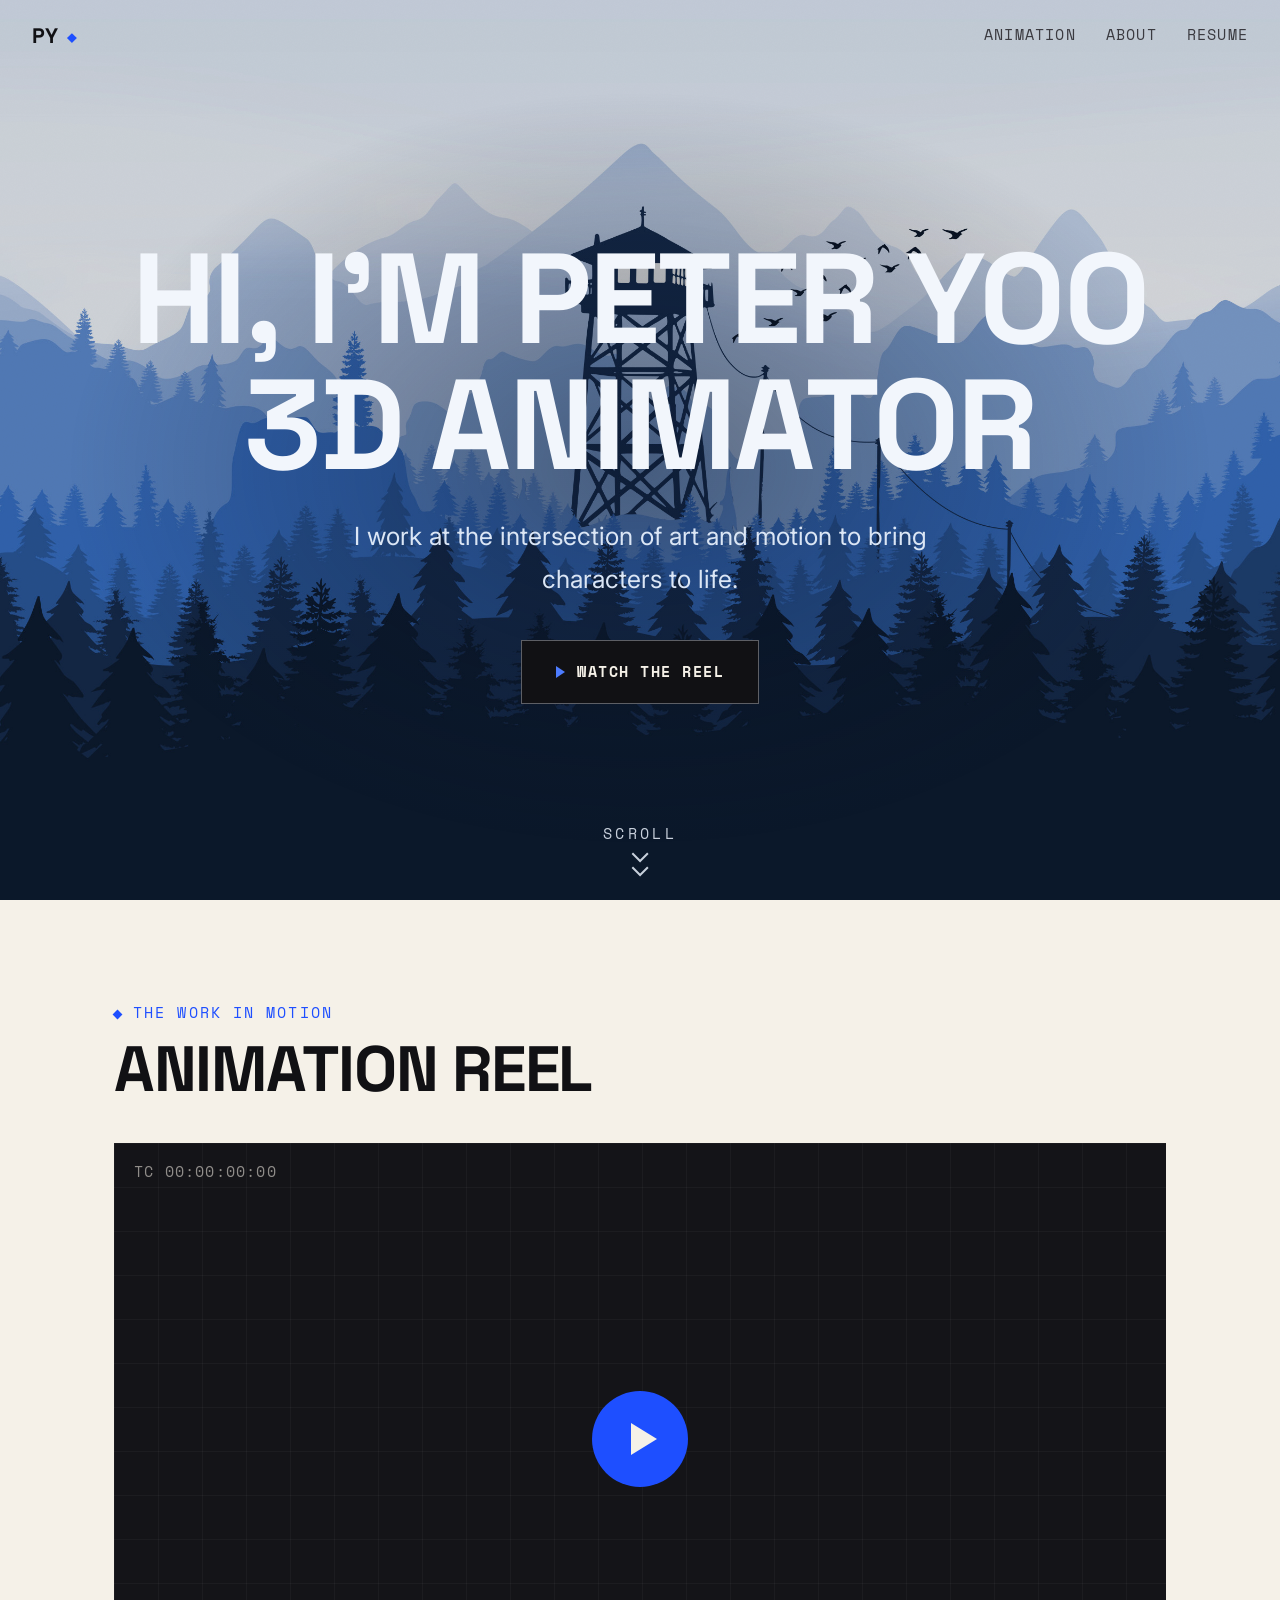
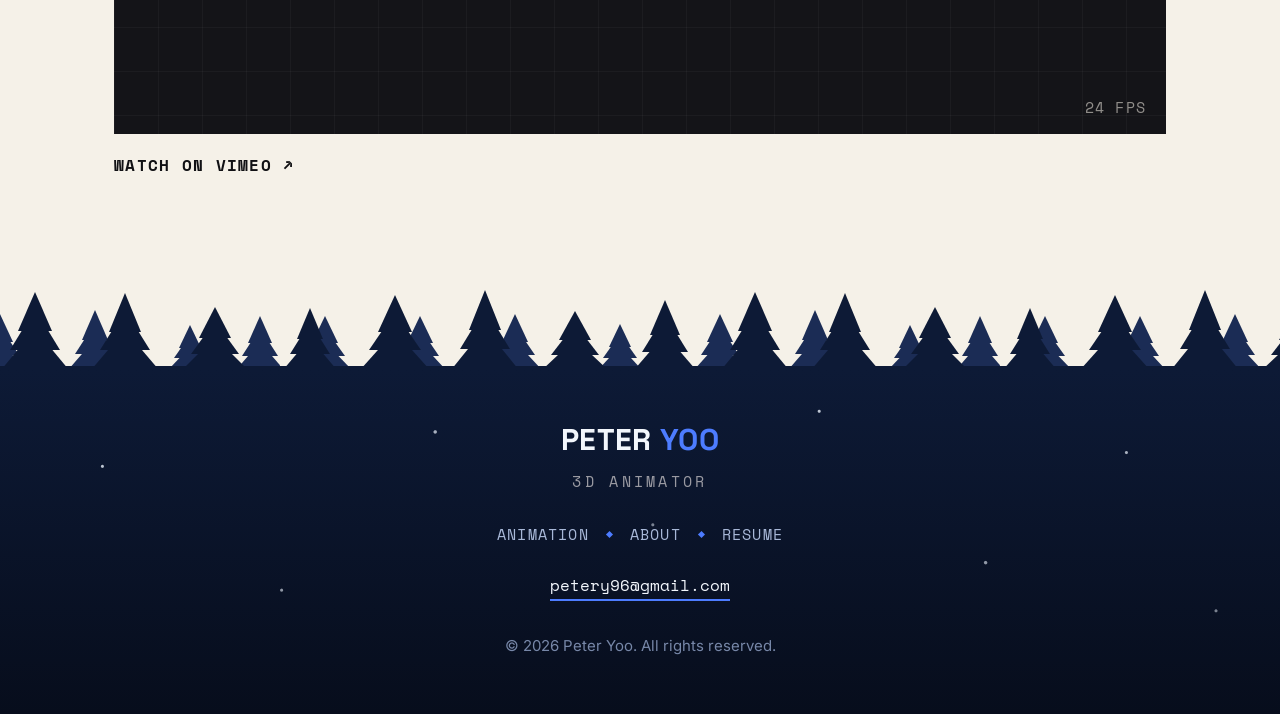
==== commit b3ba7503: "Remove ghost name from footer Co-Authored-By: Claude Fable 5 <noreply@anthropic.com>" ====
--- a/index.html
+++ b/index.html
@@ -71,7 +71,6 @@
   <footer class="site-footer">
     <div class="footer-treeline" aria-hidden="true"></div>
     <div class="footer-body">
-      <div class="footer-ghost" aria-hidden="true">PETER YOO</div>
     <p class="footer-name">Peter <span class="footer-name-accent">Yoo</span></p>
     <p class="footer-role">3D Animator</p>
     <nav class="footer-nav">
--- a/styles.css
+++ b/styles.css
@@ -573,8 +573,7 @@
   color: var(--muted-on-ink);
 }
 
-/* keep the content above the ghost name */
-.footer-body > :not(.footer-ghost) {
+.footer-body > * {
   position: relative;
   z-index: 1;
 }
@@ -602,23 +601,6 @@
   to { opacity: 0.9; }
 }
 
-/* giant ghosted name behind everything */
-.footer-ghost {
-  position: absolute;
-  left: 0;
-  right: 0;
-  bottom: -0.12em;
-  font-family: var(--display);
-  font-weight: 700;
-  font-size: clamp(72px, 15vw, 210px);
-  line-height: 1;
-  letter-spacing: 0.02em;
-  white-space: nowrap;
-  color: rgba(234, 241, 251, 0.04);
-  pointer-events: none;
-  user-select: none;
-}
-
 .footer-name {
   font-family: var(--display);
   font-size: 30px;
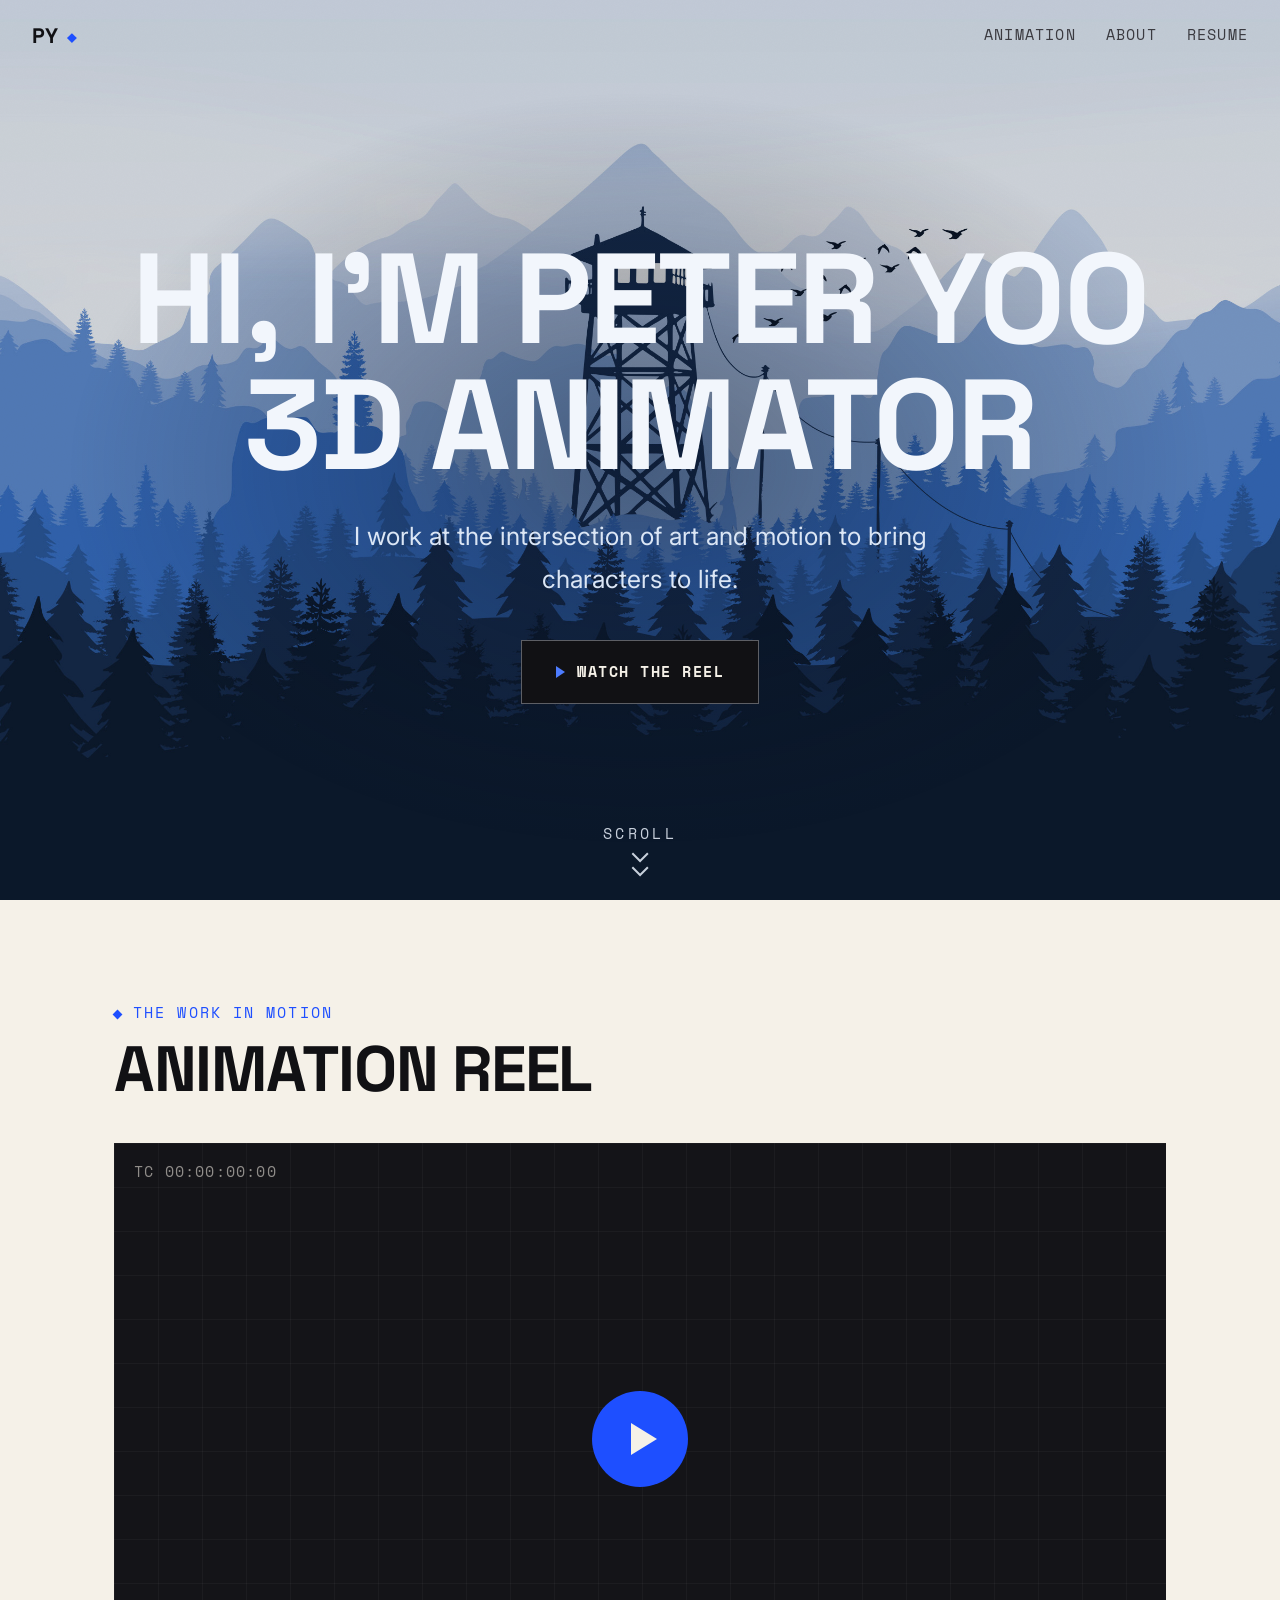
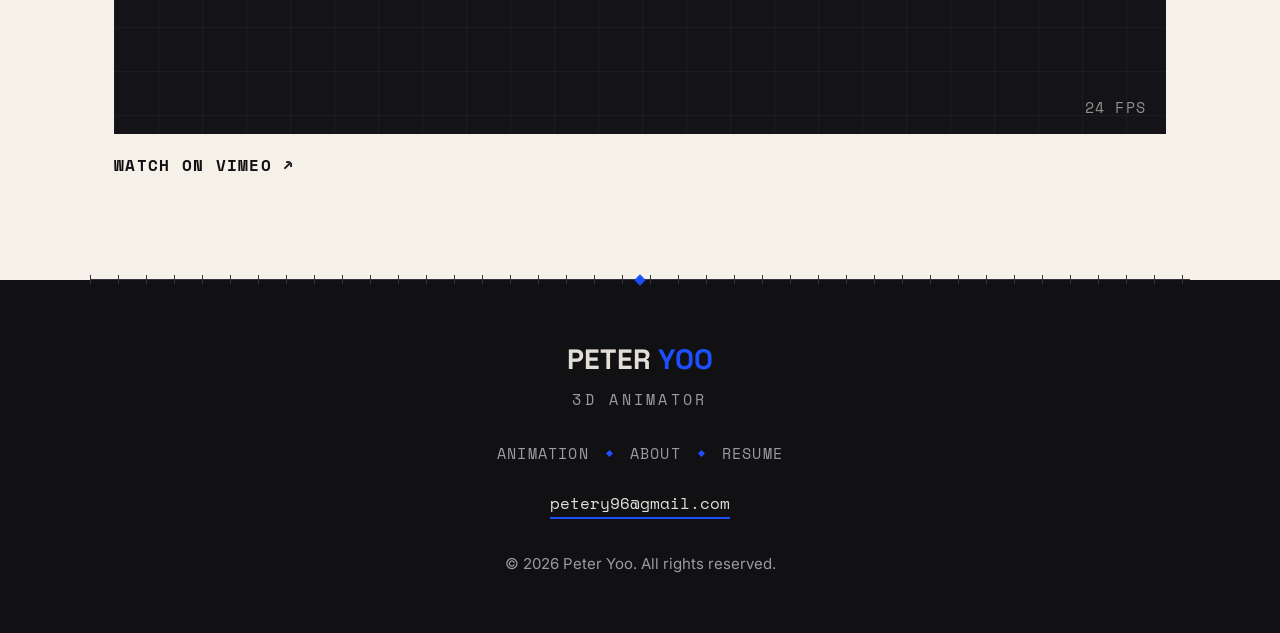
==== commit 1736b85d: "Revert footer to previous flat design Co-Authored-By: Claude Fable 5 <noreply@anthropic.com>" ====
--- a/index.html
+++ b/index.html
@@ -69,8 +69,7 @@
   </main>
 
   <footer class="site-footer">
-    <div class="footer-treeline" aria-hidden="true"></div>
-    <div class="footer-body">
+    <div class="timeline timeline-dark" aria-hidden="true"></div>
     <p class="footer-name">Peter <span class="footer-name-accent">Yoo</span></p>
     <p class="footer-role">3D Animator</p>
     <nav class="footer-nav">
@@ -82,7 +81,6 @@
     </nav>
     <a class="footer-email" href="mailto:petery96@gmail.com">petery96@gmail.com</a>
     <p class="footer-copyright">&copy; 2026 Peter Yoo. All rights reserved.</p>
-    </div>
   </footer>
 
   <!-- Hero parallax: background drifts slower than the page on scroll,
--- a/styles.css
+++ b/styles.css
@@ -550,68 +550,31 @@
 
 .site-footer {
   text-align: center;
-  font-size: 15px;
-  background: var(--paper);
-}
-
-/* pine horizon where the paper page ends and night begins */
-.footer-treeline {
-  display: block;
-  height: 90px;
-  background-color: var(--paper);
-  background-image: url("data:image/svg+xml,%3Csvg%20xmlns%3D%22http%3A%2F%2Fwww.w3.org%2F2000%2Fsvg%22%20viewBox%3D%220%200%20720%2090%22%3E%3Cpolygon%20fill%3D%22%231b2c55%22%20points%3D%2245%2C36%2032%2C63%2058%2C63%22%2F%3E%3Cpolygon%20fill%3D%22%231b2c55%22%20points%3D%2245%2C48%2025%2C76%2065%2C76%22%2F%3E%3Cpolygon%20fill%3D%22%231b2c55%22%20points%3D%2245%2C62%2018%2C90%2072%2C90%22%2F%3E%3Crect%20fill%3D%22%231b2c55%22%20x%3D%2243%22%20y%3D%2285%22%20width%3D%224%22%20height%3D%225%22%2F%3E%3Cpolygon%20fill%3D%22%231b2c55%22%20points%3D%22140%2C36%20127%2C63%20153%2C63%22%2F%3E%3Cpolygon%20fill%3D%22%231b2c55%22%20points%3D%22140%2C48%20121%2C76%20159%2C76%22%2F%3E%3Cpolygon%20fill%3D%22%231b2c55%22%20points%3D%22140%2C62%20114%2C90%20166%2C90%22%2F%3E%3Crect%20fill%3D%22%231b2c55%22%20x%3D%22138%22%20y%3D%2285%22%20width%3D%224%22%20height%3D%225%22%2F%3E%3Cpolygon%20fill%3D%22%231b2c55%22%20points%3D%22235%2C34%20222%2C62%20248%2C62%22%2F%3E%3Cpolygon%20fill%3D%22%231b2c55%22%20points%3D%22235%2C46%20215%2C75%20255%2C75%22%2F%3E%3Cpolygon%20fill%3D%22%231b2c55%22%20points%3D%22235%2C61%20208%2C90%20262%2C90%22%2F%3E%3Crect%20fill%3D%22%231b2c55%22%20x%3D%22233%22%20y%3D%2284%22%20width%3D%224%22%20height%3D%226%22%2F%3E%3Cpolygon%20fill%3D%22%231b2c55%22%20points%3D%22340%2C44%20329%2C67%20351%2C67%22%2F%3E%3Cpolygon%20fill%3D%22%231b2c55%22%20points%3D%22340%2C54%20323%2C78%20357%2C78%22%2F%3E%3Cpolygon%20fill%3D%22%231b2c55%22%20points%3D%22340%2C66%20318%2C90%20362%2C90%22%2F%3E%3Crect%20fill%3D%22%231b2c55%22%20x%3D%22338%22%20y%3D%2285%22%20width%3D%224%22%20height%3D%225%22%2F%3E%3Cpolygon%20fill%3D%22%231b2c55%22%20points%3D%22440%2C34%20427%2C62%20453%2C62%22%2F%3E%3Cpolygon%20fill%3D%22%231b2c55%22%20points%3D%22440%2C46%20421%2C75%20459%2C75%22%2F%3E%3Cpolygon%20fill%3D%22%231b2c55%22%20points%3D%22440%2C61%20414%2C90%20466%2C90%22%2F%3E%3Crect%20fill%3D%22%231b2c55%22%20x%3D%22438%22%20y%3D%2284%22%20width%3D%224%22%20height%3D%226%22%2F%3E%3Cpolygon%20fill%3D%22%231b2c55%22%20points%3D%22535%2C30%20522%2C60%20548%2C60%22%2F%3E%3Cpolygon%20fill%3D%22%231b2c55%22%20points%3D%22535%2C43%20515%2C74%20555%2C74%22%2F%3E%3Cpolygon%20fill%3D%22%231b2c55%22%20points%3D%22535%2C59%20508%2C90%20562%2C90%22%2F%3E%3Crect%20fill%3D%22%231b2c55%22%20x%3D%22533%22%20y%3D%2284%22%20width%3D%224%22%20height%3D%226%22%2F%3E%3Cpolygon%20fill%3D%22%231b2c55%22%20points%3D%22630%2C45%20619%2C68%20641%2C68%22%2F%3E%3Cpolygon%20fill%3D%22%231b2c55%22%20points%3D%22630%2C55%20614%2C78%20646%2C78%22%2F%3E%3Cpolygon%20fill%3D%22%231b2c55%22%20points%3D%22630%2C67%20608%2C90%20652%2C90%22%2F%3E%3Crect%20fill%3D%22%231b2c55%22%20x%3D%22628%22%20y%3D%2286%22%20width%3D%224%22%20height%3D%224%22%2F%3E%3Cpolygon%20fill%3D%22%231b2c55%22%20points%3D%22700%2C36%20688%2C63%20712%2C63%22%2F%3E%3Cpolygon%20fill%3D%22%231b2c55%22%20points%3D%22700%2C48%20682%2C76%20718%2C76%22%2F%3E%3Cpolygon%20fill%3D%22%231b2c55%22%20points%3D%22700%2C62%20676%2C90%20724%2C90%22%2F%3E%3Crect%20fill%3D%22%231b2c55%22%20x%3D%22698%22%20y%3D%2285%22%20width%3D%224%22%20height%3D%225%22%2F%3E%3Cpolygon%20fill%3D%22%230d1a36%22%20points%3D%2230%2C28%2017%2C59%2043%2C59%22%2F%3E%3Cpolygon%20fill%3D%22%230d1a36%22%20points%3D%2230%2C42%2010%2C74%2050%2C74%22%2F%3E%3Cpolygon%20fill%3D%22%230d1a36%22%20points%3D%2230%2C58%203%2C90%2057%2C90%22%2F%3E%3Crect%20fill%3D%22%230d1a36%22%20x%3D%2228%22%20y%3D%2284%22%20width%3D%224%22%20height%3D%226%22%2F%3E%3Cpolygon%20fill%3D%22%230d1a36%22%20points%3D%22115%2C15%2098%2C52%20132%2C52%22%2F%3E%3Cpolygon%20fill%3D%22%230d1a36%22%20points%3D%22115%2C32%2089%2C70%20141%2C70%22%2F%3E%3Cpolygon%20fill%3D%22%230d1a36%22%20points%3D%22115%2C51%2080%2C90%20150%2C90%22%2F%3E%3Crect%20fill%3D%22%230d1a36%22%20x%3D%22113%22%20y%3D%2282%22%20width%3D%224%22%20height%3D%228%22%2F%3E%3Cpolygon%20fill%3D%22%230d1a36%22%20points%3D%22205%2C10%20189%2C50%20221%2C50%22%2F%3E%3Cpolygon%20fill%3D%22%230d1a36%22%20points%3D%22205%2C28%20180%2C69%20230%2C69%22%2F%3E%3Cpolygon%20fill%3D%22%230d1a36%22%20points%3D%22205%2C48%20171%2C90%20239%2C90%22%2F%3E%3Crect%20fill%3D%22%230d1a36%22%20x%3D%22203%22%20y%3D%2282%22%20width%3D%224%22%20height%3D%228%22%2F%3E%3Cpolygon%20fill%3D%22%230d1a36%22%20points%3D%22295%2C31%20279%2C60%20311%2C60%22%2F%3E%3Cpolygon%20fill%3D%22%230d1a36%22%20points%3D%22295%2C44%20271%2C75%20319%2C75%22%2F%3E%3Cpolygon%20fill%3D%22%230d1a36%22%20points%3D%22295%2C59%20262%2C90%20328%2C90%22%2F%3E%3Crect%20fill%3D%22%230d1a36%22%20x%3D%22293%22%20y%3D%2284%22%20width%3D%224%22%20height%3D%226%22%2F%3E%3Cpolygon%20fill%3D%22%230d1a36%22%20points%3D%22385%2C20%20370%2C55%20400%2C55%22%2F%3E%3Cpolygon%20fill%3D%22%230d1a36%22%20points%3D%22385%2C35%20362%2C72%20408%2C72%22%2F%3E%3Cpolygon%20fill%3D%22%230d1a36%22%20points%3D%22385%2C54%20354%2C90%20416%2C90%22%2F%3E%3Crect%20fill%3D%22%230d1a36%22%20x%3D%22383%22%20y%3D%2283%22%20width%3D%224%22%20height%3D%227%22%2F%3E%3Cpolygon%20fill%3D%22%230d1a36%22%20points%3D%22475%2C12%20458%2C51%20492%2C51%22%2F%3E%3Cpolygon%20fill%3D%22%230d1a36%22%20points%3D%22475%2C29%20450%2C70%20500%2C70%22%2F%3E%3Cpolygon%20fill%3D%22%230d1a36%22%20points%3D%22475%2C49%20441%2C90%20509%2C90%22%2F%3E%3Crect%20fill%3D%22%230d1a36%22%20x%3D%22473%22%20y%3D%2282%22%20width%3D%224%22%20height%3D%228%22%2F%3E%3Cpolygon%20fill%3D%22%230d1a36%22%20points%3D%22565%2C13%20549%2C52%20581%2C52%22%2F%3E%3Cpolygon%20fill%3D%22%230d1a36%22%20points%3D%22565%2C30%20540%2C70%20590%2C70%22%2F%3E%3Cpolygon%20fill%3D%22%230d1a36%22%20points%3D%22565%2C50%20531%2C90%20599%2C90%22%2F%3E%3Crect%20fill%3D%22%230d1a36%22%20x%3D%22563%22%20y%3D%2282%22%20width%3D%224%22%20height%3D%228%22%2F%3E%3Cpolygon%20fill%3D%22%230d1a36%22%20points%3D%22655%2C27%20639%2C58%20671%2C58%22%2F%3E%3Cpolygon%20fill%3D%22%230d1a36%22%20points%3D%22655%2C41%20631%2C74%20679%2C74%22%2F%3E%3Cpolygon%20fill%3D%22%230d1a36%22%20points%3D%22655%2C57%20622%2C90%20688%2C90%22%2F%3E%3Crect%20fill%3D%22%230d1a36%22%20x%3D%22653%22%20y%3D%2284%22%20width%3D%224%22%20height%3D%226%22%2F%3E%3Crect%20fill%3D%22%230d1a36%22%20y%3D%2286%22%20width%3D%22720%22%20height%3D%224%22%2F%3E%3C%2Fsvg%3E");
-  background-repeat: repeat-x;
-  background-position: bottom center;
-  background-size: auto 100%;
-}
-
-.footer-body {
-  position: relative;
-  overflow: hidden;
-  padding: 44px 24px 56px;
-  background: linear-gradient(180deg, #0d1a36 0%, #070d1c 100%);
+  padding: 0 24px 56px;
+  background: var(--ink);
   color: var(--muted-on-ink);
-}
-
-.footer-body > * {
-  position: relative;
-  z-index: 1;
-}
-
-/* faint twinkling stars */
-.footer-body::before {
-  content: "";
-  position: absolute;
-  inset: 0;
-  background-image:
-    radial-gradient(circle at 8% 28%, rgba(234, 241, 251, 0.8) 1px, transparent 2px),
-    radial-gradient(circle at 22% 64%, rgba(234, 241, 251, 0.6) 1px, transparent 2px),
-    radial-gradient(circle at 34% 18%, rgba(234, 241, 251, 0.7) 1.2px, transparent 2.2px),
-    radial-gradient(circle at 51% 45%, rgba(234, 241, 251, 0.5) 1px, transparent 2px),
-    radial-gradient(circle at 64% 12%, rgba(234, 241, 251, 0.8) 1px, transparent 2px),
-    radial-gradient(circle at 77% 56%, rgba(234, 241, 251, 0.6) 1.2px, transparent 2.2px),
-    radial-gradient(circle at 88% 24%, rgba(234, 241, 251, 0.7) 1px, transparent 2px),
-    radial-gradient(circle at 95% 70%, rgba(234, 241, 251, 0.5) 1px, transparent 2px);
-  animation: twinkle 4.5s ease-in-out infinite alternate;
-  pointer-events: none;
-}
-
-@keyframes twinkle {
-  from { opacity: 0.35; }
-  to { opacity: 0.9; }
+  font-size: 15px;
+}
+
+.site-footer .timeline {
+  max-width: var(--max-width);
+  margin: 0 auto;
+  padding: 0;
+  transform: translateY(-7px);
 }
 
 .footer-name {
   font-family: var(--display);
-  font-size: 30px;
+  font-size: 28px;
   font-weight: 700;
   letter-spacing: 0.01em;
   text-transform: uppercase;
-  color: #f2f6fc;
+  color: var(--paper-on-ink);
+  margin-top: 42px;
 }
 
 .footer-name-accent {
-  color: var(--accent-light);
+  color: var(--accent);
 }
 
 .footer-role {
@@ -637,18 +600,18 @@
   letter-spacing: 0.08em;
   text-transform: uppercase;
   text-decoration: none;
-  color: #a8b8d8;
+  color: var(--muted-on-ink);
   transition: color 0.2s ease;
 }
 
 .footer-nav a:hover {
-  color: #f2f6fc;
+  color: var(--accent);
 }
 
 .footer-dot {
   width: 5px;
   height: 5px;
-  background: var(--accent-light);
+  background: var(--accent);
   transform: rotate(45deg);
 }
 
@@ -656,20 +619,19 @@
   display: inline-block;
   font-family: var(--mono);
   font-size: 16px;
-  color: #f2f6fc;
+  color: var(--paper-on-ink);
   text-decoration: none;
-  border-bottom: 2px solid var(--accent-light);
+  border-bottom: 2px solid var(--accent);
   margin-bottom: 32px;
   transition: color 0.2s ease;
 }
 
 .footer-email:hover {
-  color: var(--accent-light);
+  color: var(--accent);
 }
 
 .footer-copyright {
   font-size: 15px;
-  color: #7787a8;
 }
 
 /* ============ RESPONSIVE ============ */
